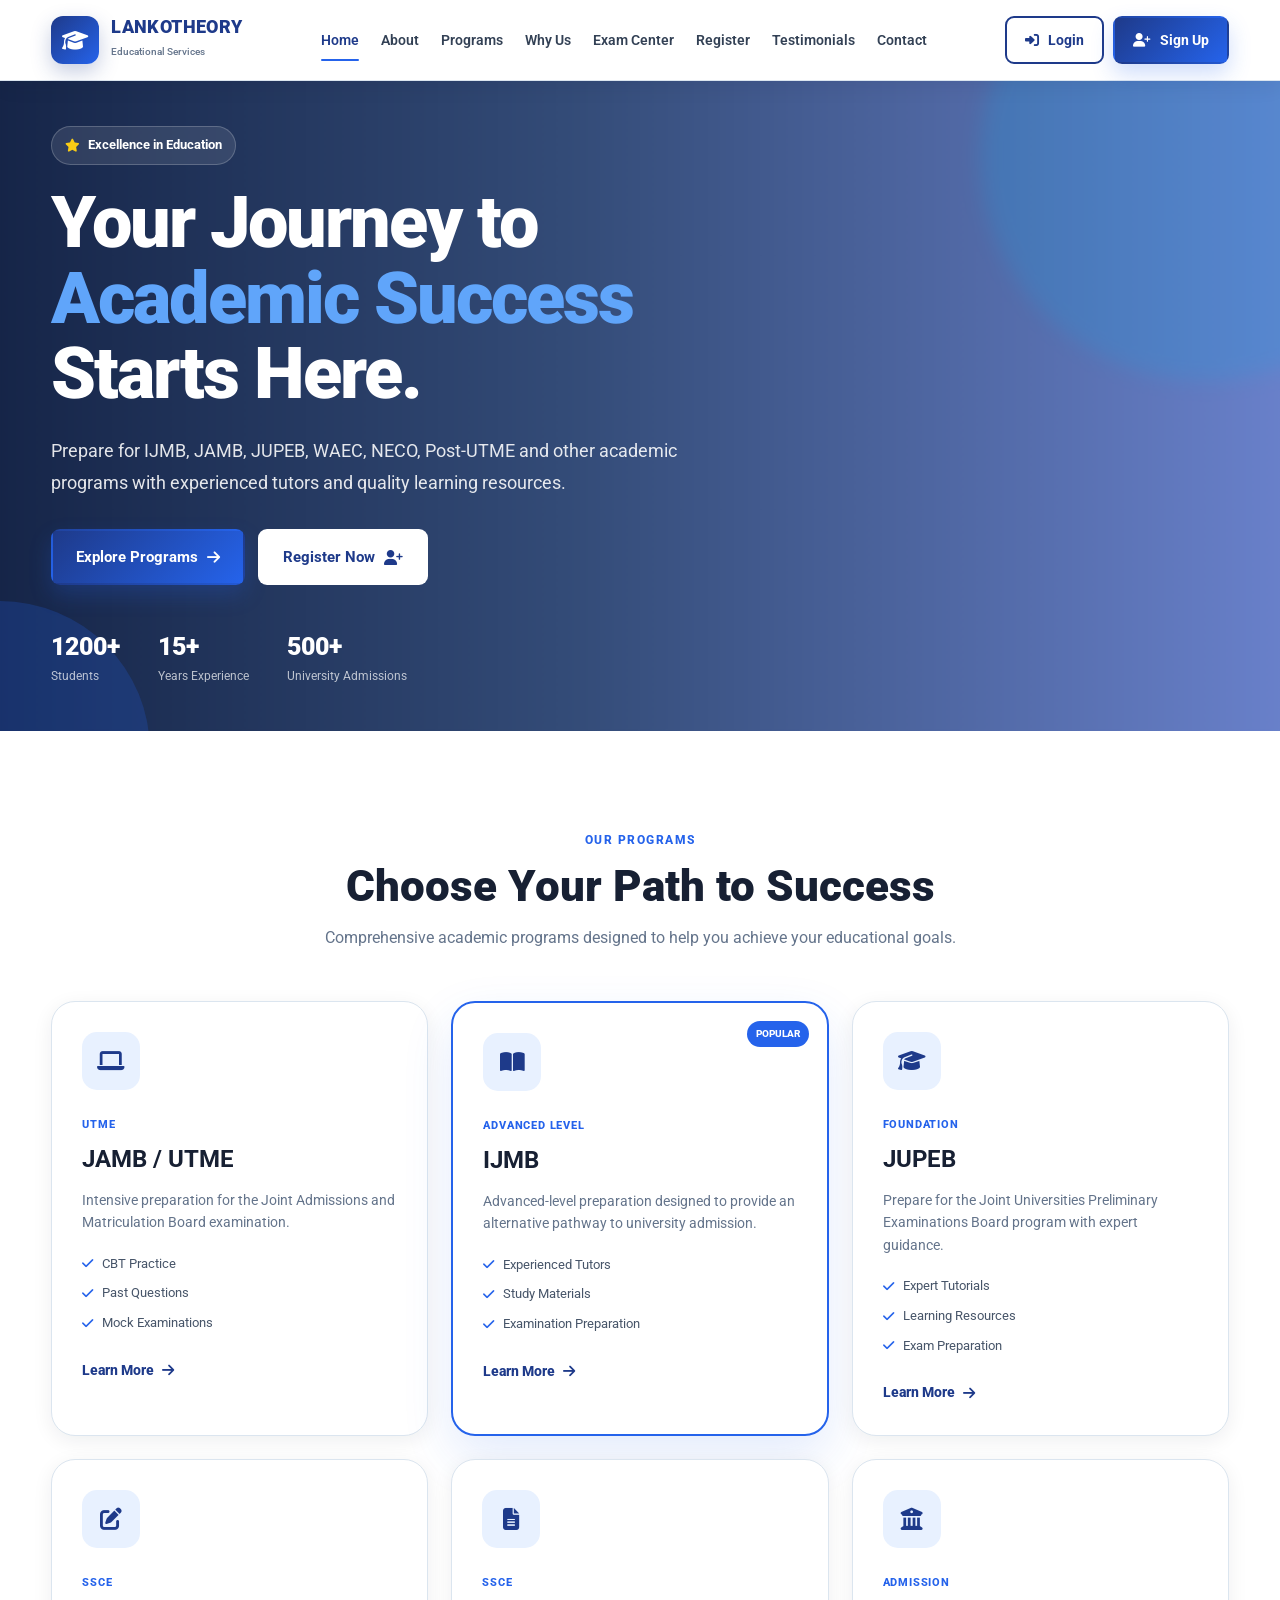
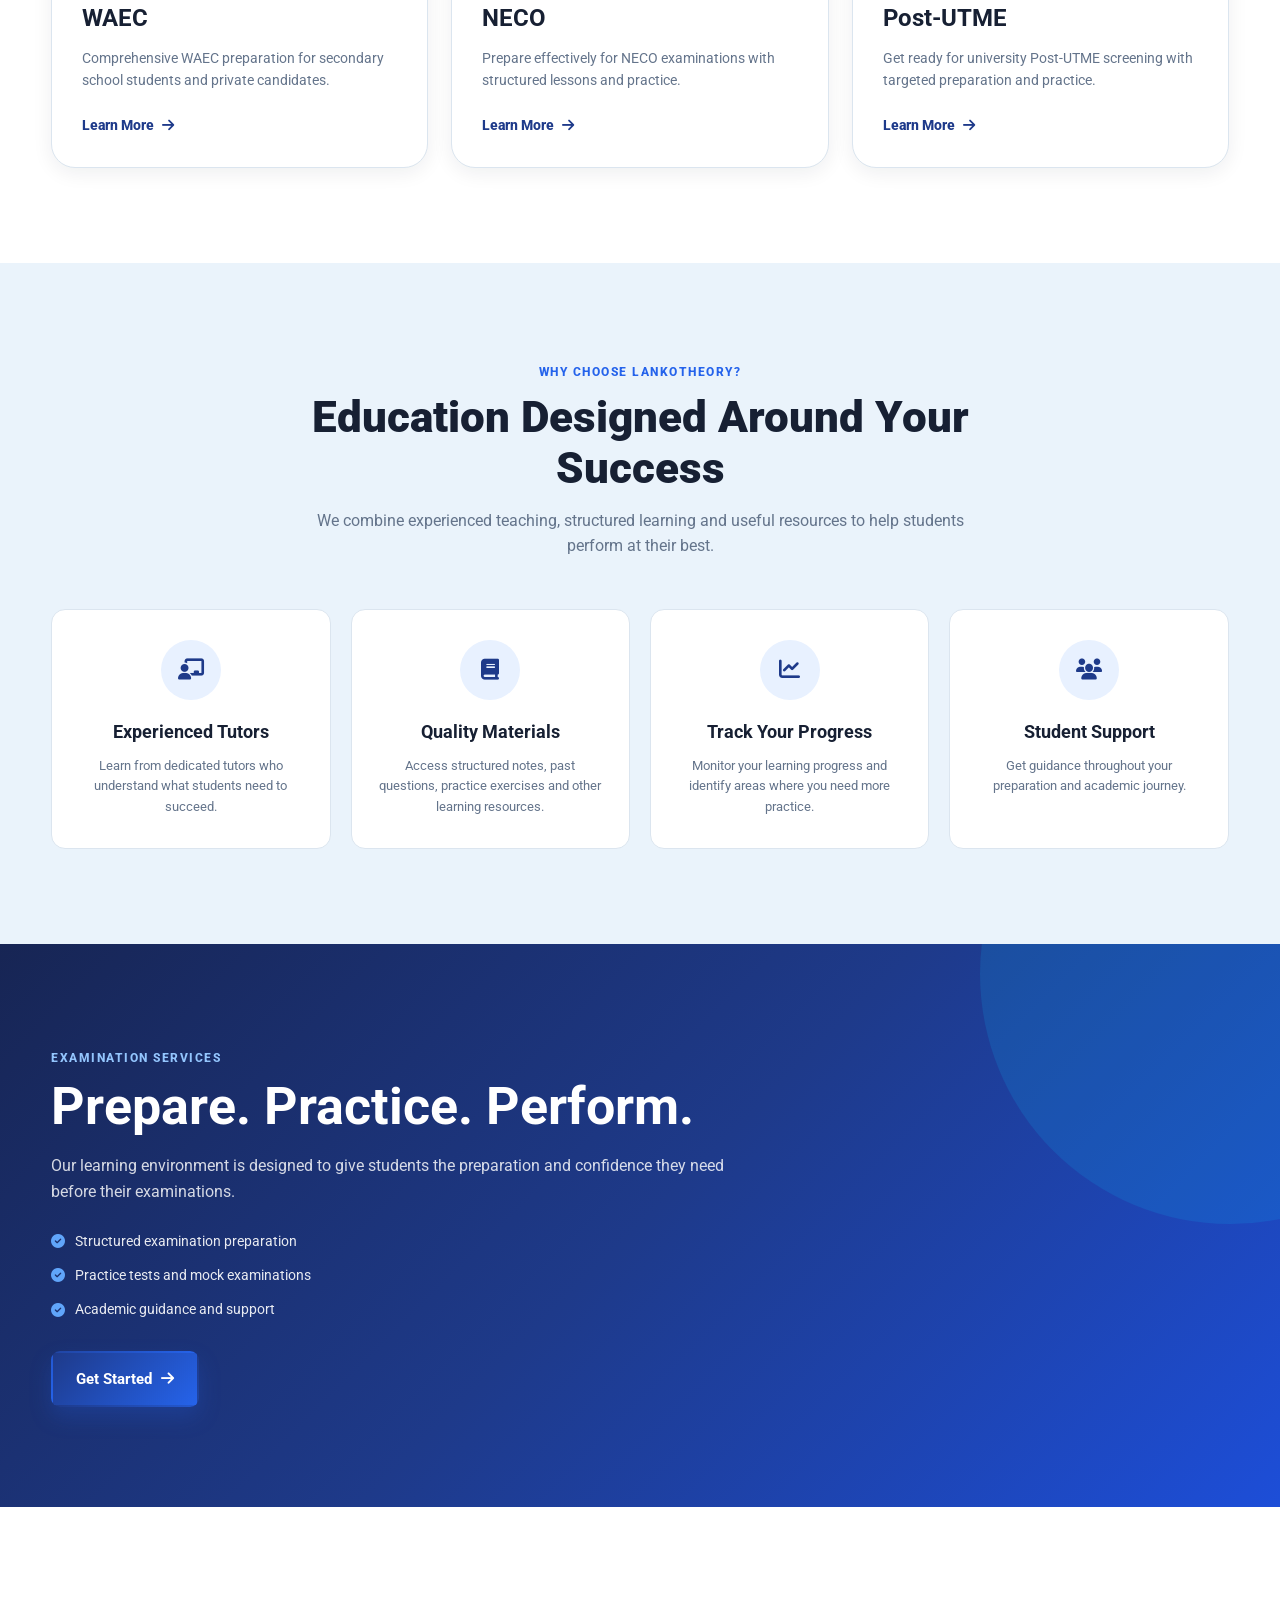
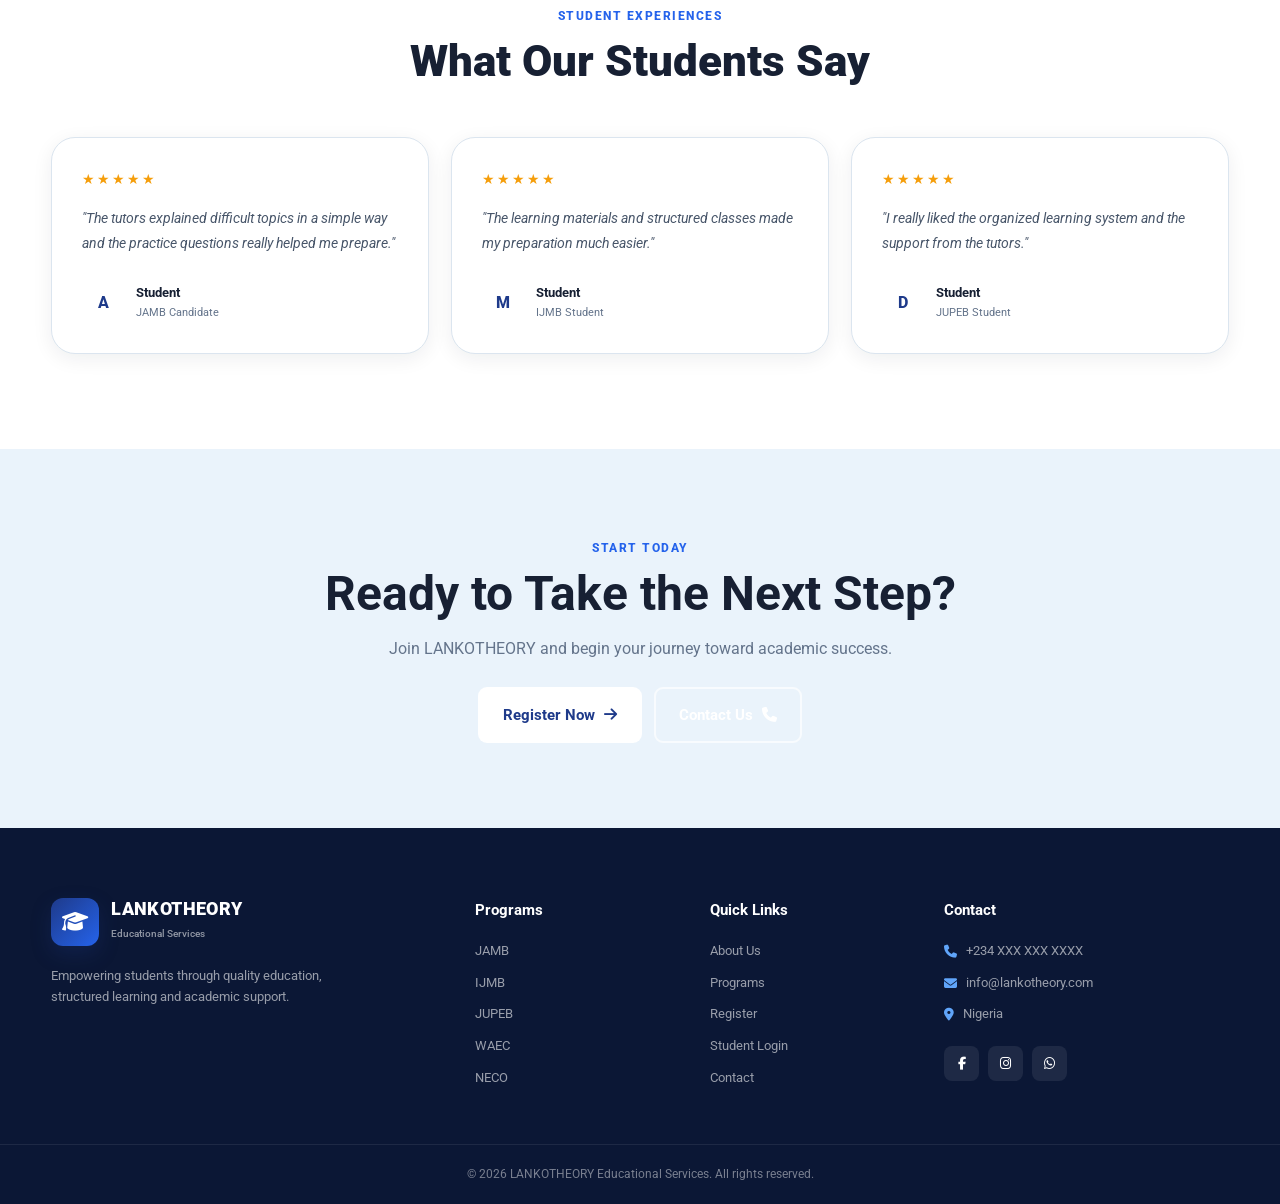
==== index.html @ 0c2df9c0 "Lankotheory" ====
<!DOCTYPE html>
<html lang="en">
<head>
    <meta charset="UTF-8">
    <meta name="viewport" content="width=device-width, initial-scale=1.0">

    <title>LANKOTHEORY | IJMB • JAMB • JUPEB • Education</title>

    <meta
        name="description"
        content="LANKOTHEORY Educational Services - IJMB, JAMB, JUPEB, WAEC, NECO, Post-UTME and other educational programs."
    >

    <!-- Google Font -->
    <link rel="preconnect" href="https://fonts.googleapis.com">
    <link rel="preconnect" href="https://fonts.gstatic.com" crossorigin>
    <link
        href="https://fonts.googleapis.com/css2?family=Roboto:wght@300;400;500;600;700;800;900&display=swap"
        rel="stylesheet"
    >

    <!-- Font Awesome -->
    <link
        rel="stylesheet"
        href="https://cdnjs.cloudflare.com/ajax/libs/font-awesome/6.7.2/css/all.min.css"
    >

    <!-- Main CSS -->
    <link rel="stylesheet" href="css/style.css">
</head>

<body>

    <!-- ================= HEADER ================= -->
    <header class="header">

        <div class="container header-container">

            <!-- Logo -->
            <a href="index.html" class="logo">
                <div class="logo-icon">
                    <i class="fa-solid fa-graduation-cap"></i>
                </div>

                <div class="logo-text">
                    <h2>LANKOTHEORY</h2>
                    <span>Educational Services</span>
                </div>
            </a>

            <!-- Navigation -->
            <nav class="navbar">

                <a href="index.html" class="active">Home</a>
                <a href="about.html">About</a>
                <a href="programs.html">Programs</a>
                <a href="#why-us">Why Us</a>
                <a href="#exam-center">Exam Center</a>
                <a href="register.html">Register</a>
                <a href="#testimonials">Testimonials</a>
                <a href="contact.html">Contact</a>

            </nav>

            <!-- Header Buttons -->
            <div class="header-buttons">

                <a href="login.html" class="btn btn-outline">
                    <i class="fa-solid fa-right-to-bracket"></i>
                    Login
                </a>

                <a href="register.html" class="btn btn-primary">
                    <i class="fa-solid fa-user-plus"></i>
                    Sign Up
                </a>

            </div>

            <!-- Mobile Menu -->
            <button class="menu-toggle" id="menuToggle">
                <i class="fa-solid fa-bars"></i>
            </button>

        </div>

    </header>


    <!-- ================= HERO ================= -->
    <main>

        <section class="hero">

            <div class="hero-overlay"></div>

            <div class="container hero-content">

                <div class="hero-text">

                    <span class="hero-badge">
                        <i class="fa-solid fa-star"></i>
                        Excellence in Education
                    </span>

                    <h1>
                        Your Journey to
                        <span>Academic Success</span>
                        Starts Here.
                    </h1>

                    <p>
                        Prepare for IJMB, JAMB, JUPEB, WAEC, NECO,
                        Post-UTME and other academic programs with
                        experienced tutors and quality learning resources.
                    </p>

                    <div class="hero-buttons">

                        <a href="programs.html" class="btn btn-primary btn-large">
                            Explore Programs
                            <i class="fa-solid fa-arrow-right"></i>
                        </a>

                        <a href="register.html" class="btn btn-light btn-large">
                            Register Now
                            <i class="fa-solid fa-user-plus"></i>
                        </a>

                    </div>

                    <!-- Hero Statistics -->
                    <div class="hero-stats">

                        <div class="hero-stat">
                            <strong>1200+</strong>
                            <span>Students</span>
                        </div>

                        <div class="hero-stat">
                            <strong>15+</strong>
                            <span>Years Experience</span>
                        </div>

                        <div class="hero-stat">
                            <strong>500+</strong>
                            <span>University Admissions</span>
                        </div>

                    </div>

                </div>

            </div>

        </section>


        <!-- ================= PROGRAMS ================= -->
        <section class="section programs-section" id="programs">

            <div class="container">

                <div class="section-heading">

                    <span class="section-label">
                        Our Programs
                    </span>

                    <h2>
                        Choose Your Path to Success
                    </h2>

                    <p>
                        Comprehensive academic programs designed
                        to help you achieve your educational goals.
                    </p>

                </div>


                <div class="program-grid">

                    <!-- JAMB -->
                    <article class="program-card">

                        <div class="program-icon">
                            <i class="fa-solid fa-laptop"></i>
                        </div>

                        <span class="program-tag">UTME</span>

                        <h3>JAMB / UTME</h3>

                        <p>
                            Intensive preparation for the Joint
                            Admissions and Matriculation Board examination.
                        </p>

                        <ul>
                            <li>
                                <i class="fa-solid fa-check"></i>
                                CBT Practice
                            </li>

                            <li>
                                <i class="fa-solid fa-check"></i>
                                Past Questions
                            </li>

                            <li>
                                <i class="fa-solid fa-check"></i>
                                Mock Examinations
                            </li>
                        </ul>

                        <a href="jamb-utme.html" class="program-link">
                            Learn More
                            <i class="fa-solid fa-arrow-right"></i>
                        </a>

                    </article>


                    <!-- IJMB -->
                    <article class="program-card featured">

                        <div class="popular-badge">
                            Popular
                        </div>

                        <div class="program-icon">
                            <i class="fa-solid fa-book-open"></i>
                        </div>

                        <span class="program-tag">Advanced Level</span>

                        <h3>IJMB</h3>

                        <p>
                            Advanced-level preparation designed to
                            provide an alternative pathway to university admission.
                        </p>

                        <ul>
                            <li>
                                <i class="fa-solid fa-check"></i>
                                Experienced Tutors
                            </li>

                            <li>
                                <i class="fa-solid fa-check"></i>
                                Study Materials
                            </li>

                            <li>
                                <i class="fa-solid fa-check"></i>
                                Examination Preparation
                            </li>
                        </ul>

                        <a href="ijmb.html" class="program-link">
                            Learn More
                            <i class="fa-solid fa-arrow-right"></i>
                        </a>

                    </article>


                    <!-- JUPEB -->
                    <article class="program-card">

                        <div class="program-icon">
                            <i class="fa-solid fa-graduation-cap"></i>
                        </div>

                        <span class="program-tag">Foundation</span>

                        <h3>JUPEB</h3>

                        <p>
                            Prepare for the Joint Universities Preliminary
                            Examinations Board program with expert guidance.
                        </p>

                        <ul>
                            <li>
                                <i class="fa-solid fa-check"></i>
                                Expert Tutorials
                            </li>

                            <li>
                                <i class="fa-solid fa-check"></i>
                                Learning Resources
                            </li>

                            <li>
                                <i class="fa-solid fa-check"></i>
                                Exam Preparation
                            </li>
                        </ul>

                        <a href="jupeb.html" class="program-link">
                            Learn More
                            <i class="fa-solid fa-arrow-right"></i>
                        </a>

                    </article>


                    <!-- WAEC -->
                    <article class="program-card">

                        <div class="program-icon">
                            <i class="fa-solid fa-pen-to-square"></i>
                        </div>

                        <span class="program-tag">SSCE</span>

                        <h3>WAEC</h3>

                        <p>
                            Comprehensive WAEC preparation for
                            secondary school students and private candidates.
                        </p>

                        <a href="waec.html" class="program-link">
                            Learn More
                            <i class="fa-solid fa-arrow-right"></i>
                        </a>

                    </article>


                    <!-- NECO -->
                    <article class="program-card">

                        <div class="program-icon">
                            <i class="fa-solid fa-file-lines"></i>
                        </div>

                        <span class="program-tag">SSCE</span>

                        <h3>NECO</h3>

                        <p>
                            Prepare effectively for NECO examinations
                            with structured lessons and practice.
                        </p>

                        <a href="neco.html" class="program-link">
                            Learn More
                            <i class="fa-solid fa-arrow-right"></i>
                        </a>

                    </article>


                    <!-- Post UTME -->
                    <article class="program-card">

                        <div class="program-icon">
                            <i class="fa-solid fa-building-columns"></i>
                        </div>

                        <span class="program-tag">Admission</span>

                        <h3>Post-UTME</h3>

                        <p>
                            Get ready for university Post-UTME screening
                            with targeted preparation and practice.
                        </p>

                        <a href="post-utme.html" class="program-link">
                            Learn More
                            <i class="fa-solid fa-arrow-right"></i>
                        </a>

                    </article>

                </div>

            </div>

        </section>


        <!-- ================= WHY US ================= -->
        <section class="section why-section" id="why-us">

            <div class="container">

                <div class="section-heading">

                    <span class="section-label">
                        Why Choose LANKOTHEORY?
                    </span>

                    <h2>
                        Education Designed Around Your Success
                    </h2>

                    <p>
                        We combine experienced teaching, structured learning
                        and useful resources to help students perform at their best.
                    </p>

                </div>


                <div class="features-grid">

                    <div class="feature-card">

                        <div class="feature-icon">
                            <i class="fa-solid fa-chalkboard-user"></i>
                        </div>

                        <h3>Experienced Tutors</h3>

                        <p>
                            Learn from dedicated tutors who understand
                            what students need to succeed.
                        </p>

                    </div>


                    <div class="feature-card">

                        <div class="feature-icon">
                            <i class="fa-solid fa-book"></i>
                        </div>

                        <h3>Quality Materials</h3>

                        <p>
                            Access structured notes, past questions,
                            practice exercises and other learning resources.
                        </p>

                    </div>


                    <div class="feature-card">

                        <div class="feature-icon">
                            <i class="fa-solid fa-chart-line"></i>
                        </div>

                        <h3>Track Your Progress</h3>

                        <p>
                            Monitor your learning progress and identify
                            areas where you need more practice.
                        </p>

                    </div>


                    <div class="feature-card">

                        <div class="feature-icon">
                            <i class="fa-solid fa-users"></i>
                        </div>

                        <h3>Student Support</h3>

                        <p>
                            Get guidance throughout your preparation
                            and academic journey.
                        </p>

                    </div>

                </div>

            </div>

        </section>


        <!-- ================= EXAM CENTER ================= -->
        <section class="exam-center" id="exam-center">

            <div class="container exam-container">

                <div class="exam-content">

                    <span class="section-label">
                        Examination Services
                    </span>

                    <h2>
                        Prepare. Practice. Perform.
                    </h2>

                    <p>
                        Our learning environment is designed to give
                        students the preparation and confidence they need
                        before their examinations.
                    </p>

                    <div class="exam-points">

                        <div>
                            <i class="fa-solid fa-circle-check"></i>
                            Structured examination preparation
                        </div>

                        <div>
                            <i class="fa-solid fa-circle-check"></i>
                            Practice tests and mock examinations
                        </div>

                        <div>
                            <i class="fa-solid fa-circle-check"></i>
                            Academic guidance and support
                        </div>

                    </div>

                    <a href="register.html" class="btn btn-primary btn-large">
                        Get Started
                        <i class="fa-solid fa-arrow-right"></i>
                    </a>

                </div>

            </div>

        </section>


        <!-- ================= TESTIMONIALS ================= -->
        <section class="section testimonials-section" id="testimonials">

            <div class="container">

                <div class="section-heading">

                    <span class="section-label">
                        Student Experiences
                    </span>

                    <h2>
                        What Our Students Say
                    </h2>

                </div>


                <div class="testimonial-grid">

                    <article class="testimonial-card">

                        <div class="stars">
                            ★★★★★
                        </div>

                        <p>
                            "The tutors explained difficult topics in a
                            simple way and the practice questions really
                            helped me prepare."
                        </p>

                        <div class="student">
                            <div class="student-avatar">
                                A
                            </div>

                            <div>
                                <strong>Student</strong>
                                <span>JAMB Candidate</span>
                            </div>
                        </div>

                    </article>


                    <article class="testimonial-card">

                        <div class="stars">
                            ★★★★★
                        </div>

                        <p>
                            "The learning materials and structured classes
                            made my preparation much easier."
                        </p>

                        <div class="student">
                            <div class="student-avatar">
                                M
                            </div>

                            <div>
                                <strong>Student</strong>
                                <span>IJMB Student</span>
                            </div>
                        </div>

                    </article>


                    <article class="testimonial-card">

                        <div class="stars">
                            ★★★★★
                        </div>

                        <p>
                            "I really liked the organized learning system
                            and the support from the tutors."
                        </p>

                        <div class="student">
                            <div class="student-avatar">
                                D
                            </div>

                            <div>
                                <strong>Student</strong>
                                <span>JUPEB Student</span>
                            </div>
                        </div>

                    </article>

                </div>

            </div>

        </section>


        <!-- ================= CTA ================= -->
        <section class="cta-section">

            <div class="container">

                <div class="cta-content">

                    <span class="section-label">
                        Start Today
                    </span>

                    <h2>
                        Ready to Take the Next Step?
                    </h2>

                    <p>
                        Join LANKOTHEORY and begin your journey
                        toward academic success.
                    </p>

                    <div class="cta-buttons">

                        <a href="register.html" class="btn btn-light btn-large">
                            Register Now
                            <i class="fa-solid fa-arrow-right"></i>
                        </a>

                        <a href="contact.html" class="btn btn-outline-light btn-large">
                            Contact Us
                            <i class="fa-solid fa-phone"></i>
                        </a>

                    </div>

                </div>

            </div>

        </section>

    </main>


    <!-- ================= FOOTER ================= -->
    <footer class="footer">

        <div class="container footer-grid">

            <div class="footer-brand">

                <a href="index.html" class="logo footer-logo">

                    <div class="logo-icon">
                        <i class="fa-solid fa-graduation-cap"></i>
                    </div>

                    <div class="logo-text">
                        <h2>LANKOTHEORY</h2>
                        <span>Educational Services</span>
                    </div>

                </a>

                <p>
                    Empowering students through quality education,
                    structured learning and academic support.
                </p>

            </div>


            <div class="footer-column">

                <h3>Programs</h3>

                <a href="programs.html">JAMB</a>
                <a href="programs.html">IJMB</a>
                <a href="programs.html">JUPEB</a>
                <a href="programs.html">WAEC</a>
                <a href="programs.html">NECO</a>

            </div>


            <div class="footer-column">

                <h3>Quick Links</h3>

                <a href="about.html">About Us</a>
                <a href="programs.html">Programs</a>
                <a href="register.html">Register</a>
                <a href="login.html">Student Login</a>
                <a href="contact.html">Contact</a>

            </div>


            <div class="footer-column">

                <h3>Contact</h3>

                <p>
                    <i class="fa-solid fa-phone"></i>
                    +234 XXX XXX XXXX
                </p>

                <p>
                    <i class="fa-solid fa-envelope"></i>
                    info@lankotheory.com
                </p>

                <p>
                    <i class="fa-solid fa-location-dot"></i>
                    Nigeria
                </p>

                <div class="social-links">

                    <a href="#" aria-label="Facebook">
                        <i class="fa-brands fa-facebook-f"></i>
                    </a>

                    <a href="#" aria-label="Instagram">
                        <i class="fa-brands fa-instagram"></i>
                    </a>

                    <a href="#" aria-label="WhatsApp">
                        <i class="fa-brands fa-whatsapp"></i>
                    </a>

                </div>

            </div>

        </div>


        <div class="footer-bottom">

            <div class="container">

                <p>
                    © 2026 LANKOTHEORY Educational Services.
                    All rights reserved.
                </p>

            </div>

        </div>

    </footer>


    <!-- Main JavaScript -->
    <script src="js/script.js"></script>

</body>
</html>
---- css/style.css ----
/* =========================================================
   LANKOTHEORY EDUCATIONAL SERVICES
   Main Stylesheet
========================================================= */

/* =========================
   RESET
========================= */

* {
    margin: 0;
    padding: 0;
    box-sizing: border-box;
}

html {
    scroll-behavior: smooth;
}

body {
    font-family: "Roboto", sans-serif;
    color: #172033;
    background: #f4f8fc;
    line-height: 1.6;
    overflow-x: hidden;
}

a {
    text-decoration: none;
    color: inherit;
}

button {
    font-family: inherit;
}

img {
    max-width: 100%;
    display: block;
}


/* =========================
   VARIABLES
========================= */

:root {
    --primary: #1e3a8a;
    --primary-dark: #172554;
    --primary-light: #2563eb;
    --secondary: #0ea5e9;

    --text-dark: #172033;
    --text-light: #64748b;

    --white: #ffffff;
    --light-bg: #f4f8fc;
    --section-bg: #eaf3fb;

    --border: #dbe5ef;

    --shadow-sm: 0 5px 20px rgba(15, 23, 42, 0.07);
    --shadow-md: 0 15px 40px rgba(15, 23, 42, 0.10);
    --shadow-lg: 0 25px 60px rgba(15, 23, 42, 0.15);

    --radius-sm: 8px;
    --radius-md: 14px;
    --radius-lg: 24px;

    --container: 1200px;
}


/* =========================
   CONTAINER
========================= */

.container {
    width: min(92%, var(--container));
    margin: 0 auto;
}


/* =========================
   HEADER
========================= */

.header {
    position: sticky;
    top: 0;
    z-index: 1000;
    background: var(--white);
    border-bottom: 1px solid var(--border);
    box-shadow: var(--shadow-sm);
}

.header-container {
    min-height: 78px;
    display: flex;
    align-items: center;
    justify-content: space-between;
    gap: 25px;
}


/* =========================
   LOGO
========================= */

.logo {
    display: flex;
    align-items: center;
    gap: 12px;
    flex-shrink: 0;
}

.logo-icon {
    width: 48px;
    height: 48px;
    display: grid;
    place-items: center;
    color: var(--white);
    background: linear-gradient(
        135deg,
        var(--primary),
        var(--primary-light)
    );
    border-radius: 12px;
    font-size: 21px;
    box-shadow: 0 8px 20px rgba(30, 58, 138, 0.25);
}

.logo-text h2 {
    color: var(--primary);
    font-size: 18px;
    line-height: 1.1;
    font-weight: 900;
    letter-spacing: 0.4px;
}

.logo-text span {
    color: var(--text-light);
    font-size: 10px;
    font-weight: 500;
}


/* =========================
   NAVBAR
========================= */

.navbar {
    display: flex;
    align-items: center;
    justify-content: center;
    gap: 22px;
}

.navbar a {
    position: relative;
    color: #334155;
    font-size: 14px;
    font-weight: 600;
    padding: 29px 0;
    transition: 0.3s ease;
}

.navbar a::after {
    content: "";
    position: absolute;
    left: 0;
    bottom: 19px;
    width: 0;
    height: 2px;
    background: var(--primary-light);
    border-radius: 10px;
    transition: 0.3s ease;
}

.navbar a:hover,
.navbar a.active {
    color: var(--primary);
}

.navbar a:hover::after,
.navbar a.active::after {
    width: 100%;
}


/* =========================
   BUTTONS
========================= */

.btn {
    display: inline-flex;
    align-items: center;
    justify-content: center;
    gap: 9px;
    border: 2px solid transparent;
    border-radius: 9px;
    padding: 11px 18px;
    font-size: 14px;
    font-weight: 700;
    cursor: pointer;
    transition:
        transform 0.3s ease,
        box-shadow 0.3s ease,
        background 0.3s ease,
        color 0.3s ease;
}

.btn:hover {
    transform: translateY(-2px);
}

.btn-primary {
    color: var(--white);
    background: linear-gradient(
        135deg,
        var(--primary),
        var(--primary-light)
    );
    box-shadow: 0 10px 22px rgba(37, 99, 235, 0.22);
}

.btn-primary:hover {
    box-shadow: 0 15px 30px rgba(37, 99, 235, 0.3);
}

.btn-outline {
    color: var(--primary);
    border-color: var(--primary);
    background: transparent;
}

.btn-outline:hover {
    color: var(--white);
    background: var(--primary);
}

.btn-light {
    color: var(--primary);
    background: var(--white);
}

.btn-light:hover {
    background: #f1f5f9;
}

.btn-outline-light {
    color: var(--white);
    border-color: rgba(255, 255, 255, 0.7);
    background: transparent;
}

.btn-outline-light:hover {
    color: var(--primary);
    background: var(--white);
}

.btn-large {
    padding: 14px 23px;
    font-size: 15px;
}

.header-buttons {
    display: flex;
    align-items: center;
    gap: 9px;
}


/* =========================
   MOBILE MENU BUTTON
========================= */

.menu-toggle {
    display: none;
    width: 44px;
    height: 44px;
    border: none;
    border-radius: 9px;
    background: var(--section-bg);
    color: var(--primary);
    font-size: 20px;
    cursor: pointer;
}


/* =========================
   HERO
========================= */

.hero {
    position: relative;
    min-height: 650px;
    display: flex;
    align-items: center;

    background:
        linear-gradient(
            90deg,
            rgba(8, 24, 61, 0.94) 0%,
            rgba(15, 43, 95, 0.84) 45%,
            rgba(30, 64, 175, 0.65) 100%
        ),
        url("../assets/images/hero.jpg") center/cover no-repeat;

    overflow: hidden;
}

.hero::before {
    content: "";
    position: absolute;
    width: 450px;
    height: 450px;
    right: -150px;
    top: -150px;
    border-radius: 50%;
    background: rgba(14, 165, 233, 0.18);
    filter: blur(10px);
}

.hero::after {
    content: "";
    position: absolute;
    width: 300px;
    height: 300px;
    left: -150px;
    bottom: -170px;
    border-radius: 50%;
    background: rgba(37, 99, 235, 0.22);
}

.hero-overlay {
    position: absolute;
    inset: 0;
    backdrop-filter: blur(1px);
}

.hero-content {
    position: relative;
    z-index: 2;
}

.hero-text {
    width: min(750px, 100%);
    color: var(--white);
    animation: heroIn 0.9s ease both;
}

.hero-badge {
    display: inline-flex;
    align-items: center;
    gap: 8px;
    padding: 8px 13px;
    margin-bottom: 20px;
    border: 1px solid rgba(255, 255, 255, 0.2);
    border-radius: 50px;
    background: rgba(255, 255, 255, 0.1);
    backdrop-filter: blur(10px);
    font-size: 13px;
    font-weight: 700;
}

.hero-badge i {
    color: #facc15;
}

.hero h1 {
    font-size: clamp(42px, 6vw, 72px);
    line-height: 1.05;
    font-weight: 900;
    letter-spacing: -2px;
    margin-bottom: 23px;
}

.hero h1 span {
    display: block;
    color: #60a5fa;
}

.hero p {
    max-width: 680px;
    color: rgba(255, 255, 255, 0.88);
    font-size: 18px;
    line-height: 1.8;
    margin-bottom: 30px;
}

.hero-buttons {
    display: flex;
    align-items: center;
    flex-wrap: wrap;
    gap: 13px;
}

.hero-stats {
    display: flex;
    flex-wrap: wrap;
    gap: 38px;
    margin-top: 42px;
}

.hero-stat {
    display: flex;
    flex-direction: column;
}

.hero-stat strong {
    font-size: 25px;
    font-weight: 900;
}

.hero-stat span {
    color: rgba(255, 255, 255, 0.7);
    font-size: 12px;
}


/* =========================
   GENERAL SECTIONS
========================= */

.section {
    padding: 95px 0;
}

.section-heading {
    max-width: 700px;
    margin: 0 auto 50px;
    text-align: center;
}

.section-label {
    display: inline-block;
    color: var(--primary-light);
    font-size: 12px;
    font-weight: 800;
    text-transform: uppercase;
    letter-spacing: 1.5px;
    margin-bottom: 10px;
}

.section-heading h2 {
    color: var(--text-dark);
    font-size: clamp(30px, 4vw, 44px);
    line-height: 1.15;
    font-weight: 900;
    margin-bottom: 14px;
}

.section-heading p {
    color: var(--text-light);
    font-size: 16px;
}


/* =========================
   PROGRAMS
========================= */

.programs-section {
    background: var(--white);
}

.program-grid {
    display: grid;
    grid-template-columns: repeat(3, 1fr);
    gap: 23px;
}

.program-card {
    position: relative;
    padding: 30px;
    background: var(--white);
    border: 1px solid var(--border);
    border-radius: var(--radius-lg);
    box-shadow: var(--shadow-sm);
    transition:
        transform 0.3s ease,
        box-shadow 0.3s ease,
        border-color 0.3s ease;
}

.program-card:hover {
    transform: translateY(-8px);
    border-color: #b8cdf4;
    box-shadow: var(--shadow-md);
}

.program-card.featured {
    border: 2px solid var(--primary-light);
    box-shadow: 0 20px 50px rgba(37, 99, 235, 0.13);
}

.popular-badge {
    position: absolute;
    top: 18px;
    right: 18px;
    padding: 5px 9px;
    color: var(--white);
    background: var(--primary-light);
    border-radius: 20px;
    font-size: 10px;
    font-weight: 800;
    text-transform: uppercase;
}

.program-icon {
    width: 58px;
    height: 58px;
    display: grid;
    place-items: center;
    margin-bottom: 20px;
    color: var(--primary);
    background: #e8f1ff;
    border-radius: 15px;
    font-size: 22px;
}

.program-tag {
    display: inline-block;
    color: var(--primary-light);
    font-size: 11px;
    font-weight: 800;
    text-transform: uppercase;
    letter-spacing: 0.8px;
    margin-bottom: 7px;
}

.program-card h3 {
    color: var(--text-dark);
    font-size: 24px;
    margin-bottom: 10px;
}

.program-card p {
    color: var(--text-light);
    font-size: 14px;
    margin-bottom: 20px;
}

.program-card ul {
    list-style: none;
    margin-bottom: 23px;
}

.program-card li {
    display: flex;
    align-items: center;
    gap: 9px;
    color: #475569;
    font-size: 13px;
    margin-bottom: 9px;
}

.program-card li i {
    color: var(--primary-light);
}

.program-link {
    display: inline-flex;
    align-items: center;
    gap: 8px;
    color: var(--primary);
    font-size: 14px;
    font-weight: 800;
}

.program-link i {
    transition: transform 0.3s ease;
}

.program-link:hover i {
    transform: translateX(5px);
}


/* =========================
   WHY US
========================= */

.why-section {
    background: var(--section-bg);
}

.features-grid {
    display: grid;
    grid-template-columns: repeat(4, 1fr);
    gap: 20px;
}

.feature-card {
    padding: 30px 24px;
    background: var(--white);
    border: 1px solid var(--border);
    border-radius: var(--radius-md);
    text-align: center;
    transition:
        transform 0.3s ease,
        box-shadow 0.3s ease;
}

.feature-card:hover {
    transform: translateY(-6px);
    box-shadow: var(--shadow-md);
}

.feature-icon {
    width: 60px;
    height: 60px;
    display: grid;
    place-items: center;
    margin: 0 auto 18px;
    color: var(--primary);
    background: #e8f1ff;
    border-radius: 50%;
    font-size: 21px;
}

.feature-card h3 {
    font-size: 18px;
    margin-bottom: 9px;
}

.feature-card p {
    color: var(--text-light);
    font-size: 13px;
}


/* =========================
   EXAM CENTER
========================= */

.exam-center {
    position: relative;
    padding: 100px 0;
    color: var(--white);
    background:
        linear-gradient(
            135deg,
            #172554,
            #1e3a8a,
            #1d4ed8
        );
    overflow: hidden;
}

.exam-center::before {
    content: "";
    position: absolute;
    width: 500px;
    height: 500px;
    right: -200px;
    top: -220px;
    border-radius: 50%;
    background: rgba(14, 165, 233, 0.18);
}

.exam-container {
    position: relative;
    z-index: 2;
}

.exam-content {
    max-width: 700px;
}

.exam-content .section-label {
    color: #93c5fd;
}

.exam-content h2 {
    font-size: clamp(34px, 5vw, 52px);
    line-height: 1.1;
    margin-bottom: 18px;
}

.exam-content > p {
    color: rgba(255, 255, 255, 0.82);
    font-size: 16px;
    margin-bottom: 25px;
}

.exam-points {
    display: grid;
    gap: 12px;
    margin-bottom: 30px;
}

.exam-points div {
    display: flex;
    align-items: center;
    gap: 10px;
    color: rgba(255, 255, 255, 0.9);
    font-size: 14px;
}

.exam-points i {
    color: #60a5fa;
}


/* =========================
   TESTIMONIALS
========================= */

.testimonials-section {
    background: var(--white);
}

.testimonial-grid {
    display: grid;
    grid-template-columns: repeat(3, 1fr);
    gap: 22px;
}

.testimonial-card {
    padding: 30px;
    border: 1px solid var(--border);
    border-radius: var(--radius-lg);
    background: var(--white);
    box-shadow: var(--shadow-sm);
}

.stars {
    color: #f59e0b;
    letter-spacing: 2px;
    font-size: 14px;
    margin-bottom: 16px;
}

.testimonial-card > p {
    color: #475569;
    font-size: 14px;
    line-height: 1.8;
    font-style: italic;
    margin-bottom: 25px;
}

.student {
    display: flex;
    align-items: center;
    gap: 12px;
}

.student-avatar {
    width: 43px;
    height: 43px;
    display: grid;
    place-items: center;
    color: var(--white);
    background: var(--primary);
    border-radius: 50%;
    font-weight: 800;
}

.student div:last-child {
    display: flex;
    flex-direction: column;
}

.student strong {
    font-size: 13px;
}

.student span {
    color: var(--text-light);
    font-size: 11px;
}


/* =========================
   CTA
========================= */

.cta-section {
    padding: 85px 0;
    background: #eaf3fb;
}

.cta-content {
    max-width: 750px;
    margin: auto;
    text-align: center;
}

.cta-content h2 {
    color: var(--text-dark);
    font-size: clamp(32px, 5vw, 48px);
    line-height: 1.1;
    margin-bottom: 15px;
}

.cta-content p {
    color: var(--text-light);
    margin-bottom: 25px;
}

.cta-buttons {
    display: flex;
    justify-content: center;
    flex-wrap: wrap;
    gap: 12px;
}


/* =========================
   FOOTER
========================= */

.footer {
    color: rgba(255, 255, 255, 0.75);
    background: #0b1735;
}

.footer-grid {
    display: grid;
    grid-template-columns: 2fr 1fr 1fr 1.5fr;
    gap: 45px;
    padding: 70px 0 55px;
}

.footer-logo {
    margin-bottom: 20px;
}

.footer .logo-text h2 {
    color: var(--white);
}

.footer .logo-text span {
    color: rgba(255, 255, 255, 0.55);
}

.footer-brand > p {
    max-width: 330px;
    color: rgba(255, 255, 255, 0.58);
    font-size: 13px;
}

.footer-column {
    display: flex;
    flex-direction: column;
    gap: 11px;
}

.footer-column h3 {
    color: var(--white);
    font-size: 15px;
    margin-bottom: 8px;
}

.footer-column a {
    width: fit-content;
    color: rgba(255, 255, 255, 0.58);
    font-size: 13px;
    transition: 0.3s ease;
}

.footer-column a:hover {
    color: #60a5fa;
    transform: translateX(3px);
}

.footer-column p {
    display: flex;
    align-items: flex-start;
    gap: 9px;
    color: rgba(255, 255, 255, 0.58);
    font-size: 13px;
}

.footer-column p i {
    color: #60a5fa;
    margin-top: 4px;
}

.social-links {
    display: flex;
    gap: 9px;
    margin-top: 10px;
}

.social-links a {
    width: 35px;
    height: 35px;
    display: grid;
    place-items: center;
    color: var(--white);
    background: rgba(255, 255, 255, 0.08);
    border-radius: 8px;
}

.social-links a:hover {
    color: var(--white);
    background: var(--primary-light);
    transform: translateY(-3px);
}

.footer-bottom {
    border-top: 1px solid rgba(255, 255, 255, 0.08);
}

.footer-bottom .container {
    padding: 20px 0;
}

.footer-bottom p {
    color: rgba(255, 255, 255, 0.45);
    font-size: 12px;
    text-align: center;
}


/* =========================
   ANIMATIONS
========================= */

@keyframes heroIn {
    from {
        opacity: 0;
        transform: translateY(25px);
    }

    to {
        opacity: 1;
        transform: translateY(0);
    }
}


/* =========================
   TABLET
========================= */

@media (max-width: 1100px) {

    .navbar {
        gap: 14px;
    }

    .navbar a {
        font-size: 12px;
    }

    .header-buttons .btn {
        padding: 9px 12px;
        font-size: 12px;
    }

    .program-grid {
        grid-template-columns: repeat(2, 1fr);
    }

    .features-grid {
        grid-template-columns: repeat(2, 1fr);
    }

    .footer-grid {
        grid-template-columns: 2fr 1fr 1fr;
    }
}


/* =========================
   MOBILE
========================= */

@media (max-width: 850px) {

    .header-container {
        min-height: 70px;
    }

    .navbar {
        position: absolute;
        top: 70px;
        left: 0;
        right: 0;

        display: none;
        flex-direction: column;
        align-items: stretch;

        padding: 15px 5%;
        background: var(--white);
        border-top: 1px solid var(--border);
        box-shadow: var(--shadow-md);
    }

    .navbar.show {
        display: flex;
    }

    .navbar a {
        padding: 12px 0;
    }

    .navbar a::after {
        display: none;
    }

    .header-buttons {
        display: none;
    }

    .menu-toggle {
        display: grid;
        place-items: center;
    }

    .hero {
        min-height: 600px;
    }

    .hero h1 {
        letter-spacing: -1px;
    }

    .hero p {
        font-size: 16px;
    }

    .hero-stats {
        gap: 25px;
    }

    .testimonial-grid {
        grid-template-columns: 1fr;
    }

    .footer-grid {
        grid-template-columns: repeat(2, 1fr);
    }
}


/* =========================
   SMALL MOBILE
========================= */

@media (max-width: 600px) {

    .section {
        padding: 70px 0;
    }

    .hero {
        min-height: 650px;
    }

    .hero h1 {
        font-size: 43px;
    }

    .hero-buttons {
        flex-direction: column;
        align-items: stretch;
    }

    .hero-buttons .btn {
        width: 100%;
    }

    .hero-stats {
        display: grid;
        grid-template-columns: repeat(3, 1fr);
        gap: 15px;
    }

    .hero-stat strong {
        font-size: 19px;
    }

    .hero-stat span {
        font-size: 10px;
    }

    .program-grid {
        grid-template-columns: 1fr;
    }

    .features-grid {
        grid-template-columns: 1fr;
    }

    .footer-grid {
        grid-template-columns: 1fr;
        gap: 35px;
    }

    .cta-buttons {
        flex-direction: column;
        align-items: stretch;
    }

    .cta-buttons .btn {
        width: 100%;
    }
}
/* =========================
   PAGE HERO
========================= */

.page-hero {
    position: relative;
    padding: 100px 0;
    text-align: center;
    color: var(--white);
    background:
        linear-gradient(
            135deg,
            #172554,
            #1e3a8a,
            #2563eb
        );
    overflow: hidden;
}

.page-hero::before {
    content: "";
    position: absolute;
    width: 420px;
    height: 420px;
    right: -160px;
    top: -180px;
    border-radius: 50%;
    background: rgba(14, 165, 233, 0.18);
}

.page-hero::after {
    content: "";
    position: absolute;
    width: 300px;
    height: 300px;
    left: -150px;
    bottom: -170px;
    border-radius: 50%;
    background: rgba(96, 165, 250, 0.15);
}

.page-hero .container {
    position: relative;
    z-index: 2;
}

.page-hero .section-label {
    color: #93c5fd;
}

.page-hero h1 {
    max-width: 850px;
    margin: 0 auto 18px;
    font-size: clamp(38px, 6vw, 60px);
    line-height: 1.08;
    font-weight: 900;
}

.page-hero p {
    max-width: 700px;
    margin: 0 auto;
    color: rgba(255, 255, 255, 0.82);
    font-size: 17px;
    line-height: 1.8;
}
/* =========================================================
   ABOUT PAGE
========================================================= */


/* =========================
   ABOUT INTRO
========================= */

.about-intro {
    display: grid;
    grid-template-columns: 1.05fr 0.95fr;
    align-items: center;
    gap: 70px;
}

.about-text h2 {
    color: var(--text-dark);
    font-size: clamp(32px, 4vw, 46px);
    line-height: 1.1;
    margin-bottom: 20px;
}

.about-text p {
    color: var(--text-light);
    font-size: 15px;
    line-height: 1.9;
    margin-bottom: 15px;
}

.about-text .btn {
    margin-top: 10px;
}


/* =========================
   ABOUT VISUAL
========================= */

.about-visual {
    position: relative;
    min-height: 430px;
    display: grid;
    place-items: center;
}

.about-main-card {
    width: min(380px, 90%);
    padding: 45px 35px;
    text-align: center;
    color: var(--white);
    background:
        linear-gradient(
            145deg,
            var(--primary-dark),
            var(--primary),
            var(--primary-light)
        );
    border-radius: 30px;
    box-shadow: var(--shadow-lg);
}

.about-card-icon {
    width: 80px;
    height: 80px;
    display: grid;
    place-items: center;
    margin: 0 auto 25px;
    color: var(--white);
    background: rgba(255, 255, 255, 0.12);
    border: 1px solid rgba(255, 255, 255, 0.2);
    border-radius: 22px;
    font-size: 32px;
}

.about-main-card h3 {
    font-size: 28px;
    line-height: 1.2;
    margin-bottom: 15px;
}

.about-main-card p {
    color: rgba(255, 255, 255, 0.78);
    font-size: 14px;
    line-height: 1.7;
}

.floating-card {
    position: absolute;
    display: flex;
    align-items: center;
    gap: 12px;
    padding: 14px 17px;
    background: var(--white);
    border: 1px solid var(--border);
    border-radius: 13px;
    box-shadow: var(--shadow-md);
}

.floating-card i {
    width: 40px;
    height: 40px;
    display: grid;
    place-items: center;
    color: var(--primary);
    background: #e8f1ff;
    border-radius: 10px;
}

.floating-card div {
    display: flex;
    flex-direction: column;
}

.floating-card strong {
    color: var(--text-dark);
    font-size: 12px;
}

.floating-card span {
    color: var(--text-light);
    font-size: 10px;
}

.floating-card-one {
    left: 0;
    top: 55px;
}

.floating-card-two {
    right: 0;
    bottom: 50px;
}


/* =========================
   MISSION
========================= */

.mission-grid {
    display: grid;
    grid-template-columns: repeat(3, 1fr);
    gap: 23px;
}

.mission-card {
    padding: 35px 28px;
    background: var(--white);
    border: 1px solid var(--border);
    border-radius: var(--radius-lg);
    text-align: center;
    box-shadow: var(--shadow-sm);
    transition: 0.3s ease;
}

.mission-card:hover {
    transform: translateY(-7px);
    box-shadow: var(--shadow-md);
}

.mission-icon {
    width: 65px;
    height: 65px;
    display: grid;
    place-items: center;
    margin: 0 auto 20px;
    color: var(--primary);
    background: #e8f1ff;
    border-radius: 50%;
    font-size: 23px;
}

.mission-card h3 {
    color: var(--text-dark);
    font-size: 21px;
    margin-bottom: 12px;
}

.mission-card p {
    color: var(--text-light);
    font-size: 14px;
    line-height: 1.8;
}


/* =========================
   ABOUT FEATURES
========================= */

.about-features {
    display: grid;
    grid-template-columns: repeat(2, 1fr);
    gap: 25px;
}

.about-feature {
    display: flex;
    gap: 20px;
    padding: 27px;
    background: var(--white);
    border: 1px solid var(--border);
    border-radius: var(--radius-md);
    transition: 0.3s ease;
}

.about-feature:hover {
    transform: translateY(-5px);
    box-shadow: var(--shadow-md);
}

.about-feature-number {
    flex-shrink: 0;
    color: var(--primary-light);
    font-size: 20px;
    font-weight: 900;
}

.about-feature h3 {
    color: var(--text-dark);
    margin-bottom: 7px;
}

.about-feature p {
    color: var(--text-light);
    font-size: 13px;
    line-height: 1.7;
}


/* =========================
   STATISTICS
========================= */

.stats-section {
    padding: 70px 0;
    color: var(--white);
    background:
        linear-gradient(
            135deg,
            #172554,
            #1e3a8a,
            #2563eb
        );
}

.stats-grid {
    display: grid;
    grid-template-columns: repeat(4, 1fr);
    gap: 25px;
}

.stat-box {
    padding: 20px;
    text-align: center;
}

.stat-icon {
    width: 58px;
    height: 58px;
    display: grid;
    place-items: center;
    margin: 0 auto 14px;
    background: rgba(255, 255, 255, 0.1);
    border-radius: 15px;
    font-size: 21px;
}

.stat-box strong {
    display: block;
    font-size: 32px;
    font-weight: 900;
}

.stat-box span {
    color: rgba(255, 255, 255, 0.7);
    font-size: 12px;
}


/* =========================
   APPROACH
========================= */

.approach-grid {
    display: grid;
    grid-template-columns: repeat(4, 1fr);
    gap: 20px;
}

.approach-card {
    position: relative;
    padding: 30px 23px;
    background: var(--white);
    border: 1px solid var(--border);
    border-radius: var(--radius-md);
    text-align: center;
    overflow: hidden;
    transition: 0.3s ease;
}

.approach-card:hover {
    transform: translateY(-6px);
    box-shadow: var(--shadow-md);
}

.approach-card > span {
    position: absolute;
    top: 10px;
    right: 14px;
    color: #dbeafe;
    font-size: 30px;
    font-weight: 900;
}

.approach-card > i {
    width: 60px;
    height: 60px;
    display: grid;
    place-items: center;
    margin: 0 auto 18px;
    color: var(--primary);
    background: #e8f1ff;
    border-radius: 50%;
    font-size: 21px;
}

.approach-card h3 {
    margin-bottom: 8px;
}

.approach-card p {
    color: var(--text-light);
    font-size: 13px;
    line-height: 1.7;
}


/* =========================
   ABOUT RESPONSIVE
========================= */

@media (max-width: 950px) {

    .about-intro {
        grid-template-columns: 1fr;
        gap: 40px;
    }

    .about-visual {
        min-height: 400px;
    }

    .mission-grid {
        grid-template-columns: 1fr;
    }

    .approach-grid {
        grid-template-columns: repeat(2, 1fr);
    }

    .stats-grid {
        grid-template-columns: repeat(2, 1fr);
    }
}


@media (max-width: 600px) {

    .about-features {
        grid-template-columns: 1fr;
    }

    .approach-grid {
        grid-template-columns: 1fr;
    }

    .stats-grid {
        grid-template-columns: repeat(2, 1fr);
    }

    .stat-box strong {
        font-size: 25px;
    }

    .about-visual {
        min-height: 450px;
    }

    .floating-card-one {
        left: 0;
        top: 20px;
    }

    .floating-card-two {
        right: 0;
        bottom: 20px;
    }
}
/* =========================================================
   REGISTER PAGE
========================================================= */

.register-section {
    background: #f7faff;
}

.register-container {
    display: grid;
    grid-template-columns: 0.9fr 1.1fr;
    gap: 70px;
    align-items: start;
}


/* =========================
   REGISTER INFO
========================= */

.register-info {
    padding-top: 25px;
}

.register-info h2 {
    max-width: 500px;
    color: var(--text-dark);
    font-size: clamp(32px, 4vw, 48px);
    line-height: 1.1;
    margin-bottom: 20px;
}

.register-info > p {
    max-width: 560px;
    color: var(--text-light);
    font-size: 15px;
    line-height: 1.9;
    margin-bottom: 35px;
}


/* =========================
   BENEFITS
========================= */

.register-benefits {
    display: flex;
    flex-direction: column;
    gap: 22px;
}

.register-benefit {
    display: flex;
    gap: 16px;
    align-items: flex-start;
}

.benefit-icon {
    flex-shrink: 0;
    width: 48px;
    height: 48px;
    display: grid;
    place-items: center;
    color: var(--primary);
    background: #e7f0ff;
    border-radius: 13px;
}

.register-benefit h3 {
    color: var(--text-dark);
    font-size: 16px;
    margin-bottom: 4px;
}

.register-benefit p {
    color: var(--text-light);
    font-size: 13px;
    line-height: 1.6;
}


/* =========================
   FORM CARD
========================= */

.register-form-wrapper {
    padding: 35px;
    background: var(--white);
    border: 1px solid var(--border);
    border-radius: 24px;
    box-shadow: var(--shadow-lg);
}

.register-form-header {
    display: flex;
    align-items: center;
    gap: 15px;
    padding-bottom: 25px;
    margin-bottom: 25px;
    border-bottom: 1px solid var(--border);
}

.form-header-icon {
    width: 55px;
    height: 55px;
    display: grid;
    place-items: center;
    color: var(--white);
    background: var(--primary);
    border-radius: 14px;
    font-size: 21px;
}

.register-form-header h2 {
    color: var(--text-dark);
    font-size: 24px;
    margin-bottom: 3px;
}

.register-form-header p {
    color: var(--text-light);
    font-size: 13px;
}


/* =========================
   FORM GROUP
========================= */

.form-group {
    margin-bottom: 20px;
}

.form-group > label {
    display: block;
    color: var(--text-dark);
    font-size: 13px;
    font-weight: 700;
    margin-bottom: 8px;
}

.input-wrapper {
    position: relative;
}

.input-wrapper > i {
    position: absolute;
    left: 15px;
    top: 50%;
    transform: translateY(-50%);
    color: #7c8ba1;
    font-size: 14px;
    pointer-events: none;
}

.input-wrapper input,
.input-wrapper select,
.register-form textarea {
    width: 100%;
    border: 1px solid #d7dfeb;
    outline: none;
    background: #fbfdff;
    color: var(--text-dark);
    border-radius: 10px;
    font-family: inherit;
    font-size: 14px;
    transition: 0.25s ease;
}

.input-wrapper input,
.input-wrapper select {
    height: 50px;
    padding: 0 45px;
}

.register-form textarea {
    resize: vertical;
    min-height: 90px;
    padding: 14px;
}

.input-wrapper input:focus,
.input-wrapper select:focus,
.register-form textarea:focus {
    border-color: var(--primary-light);
    box-shadow: 0 0 0 3px rgba(37, 99, 235, 0.09);
    background: var(--white);
}

.input-wrapper input::placeholder,
.register-form textarea::placeholder {
    color: #9aa7b8;
}


/* =========================
   SELECT
========================= */

.select-wrapper select {
    appearance: none;
    cursor: pointer;
}

.select-wrapper::after {
    content: "\f078";
    position: absolute;
    right: 16px;
    top: 50%;
    transform: translateY(-50%);
    font-family: "Font Awesome 6 Free";
    font-weight: 900;
    color: #7c8ba1;
    pointer-events: none;
}


/* =========================
   PASSWORD
========================= */

.password-toggle {
    position: absolute;
    right: 10px;
    top: 50%;
    width: 34px;
    height: 34px;
    transform: translateY(-50%);
    border: 0;
    background: transparent;
    color: #7c8ba1;
    cursor: pointer;
}

.password-toggle:hover {
    color: var(--primary);
}

.password-strength {
    height: 4px;
    margin-top: 8px;
    background: #e6ebf2;
    border-radius: 10px;
    overflow: hidden;
}

.strength-bar {
    width: 0;
    height: 100%;
    transition: 0.3s ease;
}

.password-strength-text {
    display: block;
    margin-top: 5px;
    color: #8793a5;
    font-size: 11px;
}


/* =========================
   RADIO OPTIONS
========================= */

.radio-grid {
    display: grid;
    grid-template-columns: repeat(3, 1fr);
    gap: 10px;
}

.radio-card {
    position: relative;
    cursor: pointer;
}

.radio-card input {
    position: absolute;
    opacity: 0;
}

.radio-card span {
    display: flex;
    flex-direction: column;
    align-items: center;
    justify-content: center;
    gap: 7px;
    min-height: 75px;
    padding: 10px;
    color: #65748a;
    background: #fbfdff;
    border: 1px solid #d7dfeb;
    border-radius: 10px;
    font-size: 11px;
    font-weight: 600;
    text-align: center;
    transition: 0.25s ease;
}

.radio-card span i {
    font-size: 17px;
}

.radio-card:hover span {
    border-color: var(--primary-light);
}

.radio-card input:checked + span {
    color: var(--primary);
    background: #eef5ff;
    border-color: var(--primary);
}


/* =========================
   TERMS
========================= */

.terms-group {
    margin: 10px 0 22px;
}

.checkbox-label {
    display: flex;
    align-items: flex-start;
    gap: 10px;
    color: var(--text-light);
    font-size: 12px;
    line-height: 1.6;
    cursor: pointer;
}

.checkbox-label input {
    width: 17px;
    height: 17px;
    margin-top: 2px;
    accent-color: var(--primary);
    flex-shrink: 0;
}

.checkbox-label a {
    color: var(--primary);
    font-weight: 600;
    text-decoration: none;
}

.checkbox-label a:hover {
    text-decoration: underline;
}


/* =========================
   ERRORS
========================= */

.form-error {
    display: block;
    min-height: 15px;
    margin-top: 4px;
    color: #dc2626;
    font-size: 11px;
}


/* =========================
   SUBMIT
========================= */

.register-submit {
    width: 100%;
    justify-content: center;
    border: none;
    cursor: pointer;
    padding: 15px 20px;
    font-size: 14px;
}

.login-prompt {
    margin-top: 20px;
    color: var(--text-light);
    font-size: 13px;
    text-align: center;
}

.login-prompt a {
    color: var(--primary);
    font-weight: 700;
    text-decoration: none;
}


/* =========================
   TRUST SECTION
========================= */

.trust-section {
    padding: 35px 0;
    background: var(--white);
    border-top: 1px solid var(--border);
    border-bottom: 1px solid var(--border);
}

.trust-grid {
    display: grid;
    grid-template-columns: repeat(4, 1fr);
    gap: 20px;
}

.trust-grid > div {
    display: flex;
    flex-direction: column;
    align-items: center;
    text-align: center;
}

.trust-grid i {
    margin-bottom: 8px;
    color: var(--primary);
    font-size: 20px;
}

.trust-grid strong {
    color: var(--text-dark);
    font-size: 13px;
}

.trust-grid span {
    margin-top: 3px;
    color: var(--text-light);
    font-size: 11px;
}


/* =========================
   RESPONSIVE
========================= */

@media (max-width: 950px) {

    .register-container {
        grid-template-columns: 1fr;
        gap: 45px;
    }

    .register-info {
        padding-top: 0;
    }

    .register-info h2,
    .register-info > p {
        max-width: 700px;
    }

    .trust-grid {
        grid-template-columns: repeat(2, 1fr);
        row-gap: 30px;
    }
}


@media (max-width: 600px) {

    .register-form-wrapper {
        padding: 22px 18px;
        border-radius: 17px;
    }

    .register-form-header h2 {
        font-size: 21px;
    }

    .radio-grid {
        grid-template-columns: 1fr;
    }

    .radio-card span {
        min-height: 55px;
        flex-direction: row;
        justify-content: flex-start;
        padding-left: 17px;
    }

    .trust-grid {
        grid-template-columns: repeat(2, 1fr);
    }

    .register-info h2 {
        font-size: 32px;
    }
}
/* =========================================================
   LOGIN PAGE
========================================================= */

.login-section {
    padding: 80px 0;
    background: #f7faff;
}

.login-container {
    display: grid;
    grid-template-columns: 0.9fr 1.1fr;
    gap: 70px;
    align-items: center;
}


/* =========================
   LOGIN INFORMATION
========================= */

.login-info {
    max-width: 560px;
}

.login-info-icon {
    width: 70px;
    height: 70px;
    display: grid;
    place-items: center;
    margin-bottom: 25px;
    color: var(--white);
    background:
        linear-gradient(
            135deg,
            var(--primary-dark),
            var(--primary-light)
        );
    border-radius: 20px;
    font-size: 28px;
    box-shadow: var(--shadow-md);
}

.login-info h2 {
    max-width: 450px;
    color: var(--text-dark);
    font-size: clamp(38px, 5vw, 58px);
    line-height: 1.05;
    margin-bottom: 20px;
}

.login-info > p {
    color: var(--text-light);
    font-size: 15px;
    line-height: 1.9;
    margin-bottom: 35px;
}


/* =========================
   LOGIN FEATURES
========================= */

.login-features {
    display: flex;
    flex-direction: column;
    gap: 20px;
}

.login-feature {
    display: flex;
    align-items: center;
    gap: 15px;
}

.login-feature > i {
    width: 45px;
    height: 45px;
    display: grid;
    place-items: center;
    flex-shrink: 0;
    color: var(--primary);
    background: #e8f1ff;
    border-radius: 12px;
}

.login-feature div {
    display: flex;
    flex-direction: column;
    gap: 3px;
}

.login-feature strong {
    color: var(--text-dark);
    font-size: 14px;
}

.login-feature span {
    color: var(--text-light);
    font-size: 12px;
}


/* =========================
   LOGIN CARD
========================= */

.login-card {
    max-width: 520px;
    width: 100%;
    margin-left: auto;
    padding: 38px;
    background: var(--white);
    border: 1px solid var(--border);
    border-radius: 24px;
    box-shadow: var(--shadow-lg);
}

.login-card-header {
    display: flex;
    align-items: center;
    gap: 15px;
    padding-bottom: 25px;
    margin-bottom: 25px;
    border-bottom: 1px solid var(--border);
}

.login-card-icon {
    width: 55px;
    height: 55px;
    display: grid;
    place-items: center;
    flex-shrink: 0;
    color: var(--white);
    background: var(--primary);
    border-radius: 14px;
    font-size: 21px;
}

.login-card-header h2 {
    color: var(--text-dark);
    font-size: 24px;
    margin-bottom: 4px;
}

.login-card-header p {
    color: var(--text-light);
    font-size: 13px;
}


/* =========================
   PASSWORD LABEL
========================= */

.password-label-row {
    display: flex;
    align-items: center;
    justify-content: space-between;
}

.password-label-row a {
    color: var(--primary);
    font-size: 11px;
    font-weight: 600;
    text-decoration: none;
}

.password-label-row a:hover {
    text-decoration: underline;
}


/* =========================
   REMEMBER ME
========================= */

.remember-row {
    margin: 5px 0 20px;
}

.remember-row .checkbox-label {
    align-items: center;
}


/* =========================
   LOGIN BUTTON
========================= */

.login-submit {
    width: 100%;
    justify-content: center;
    border: none;
    cursor: pointer;
    padding: 15px 20px;
    font-size: 14px;
}


/* =========================
   LOGIN MESSAGE
========================= */

.login-message {
    display: none;
    margin-top: 15px;
    padding: 12px;
    border-radius: 9px;
    font-size: 12px;
    text-align: center;
}

.login-message.show {
    display: block;
}

.login-message.success {
    color: #166534;
    background: #dcfce7;
}

.login-message.error {
    color: #991b1b;
    background: #fee2e2;
}


/* =========================
   REGISTER PROMPT
========================= */

.register-prompt {
    margin-top: 22px;
    color: var(--text-light);
    font-size: 13px;
    text-align: center;
}

.register-prompt a {
    color: var(--primary);
    font-weight: 700;
    text-decoration: none;
}


/* =========================
   SECURITY
========================= */

.login-security {
    padding: 25px 0;
    background: var(--white);
    border-top: 1px solid var(--border);
    border-bottom: 1px solid var(--border);
}

.security-content {
    display: flex;
    align-items: center;
    justify-content: center;
    gap: 15px;
    text-align: left;
}

.security-content > i {
    width: 45px;
    height: 45px;
    display: grid;
    place-items: center;
    flex-shrink: 0;
    color: var(--primary);
    background: #e8f1ff;
    border-radius: 50%;
}

.security-content strong {
    display: block;
    color: var(--text-dark);
    font-size: 13px;
    margin-bottom: 3px;
}

.security-content p {
    color: var(--text-light);
    font-size: 11px;
}


/* =========================
   LOGIN RESPONSIVE
========================= */

@media (max-width: 950px) {

    .login-container {
        grid-template-columns: 1fr;
        gap: 45px;
    }

    .login-info {
        max-width: 700px;
    }

    .login-card {
        margin: 0;
    }

}


@media (max-width: 600px) {

    .login-section {
        padding: 55px 0;
    }

    .login-card {
        padding: 23px 18px;
        border-radius: 17px;
    }

    .login-info h2 {
        font-size: 38px;
    }

    .security-content {
        align-items: flex-start;
    }

}
/* =========================================================
   LANKOTHEORY STUDENT DASHBOARD
========================================================= */

.dashboard-body {
    min-height: 100vh;
    background: #f5f8fc;
}


/* =========================================================
   SIDEBAR
========================================================= */

.dashboard-sidebar {
    position: fixed;
    left: 0;
    top: 0;
    z-index: 1000;

    width: 260px;
    height: 100vh;

    display: flex;
    flex-direction: column;

    background: #ffffff;
    border-right: 1px solid #e3e9f1;
}


.dashboard-logo {
    height: 80px;

    display: flex;
    align-items: center;

    padding: 0 25px;

    border-bottom: 1px solid #e3e9f1;
}


.dashboard-logo .logo {
    text-decoration: none;
}


.dashboard-logo .logo-icon {
    width: 42px;
    height: 42px;
}


.dashboard-logo .logo-text h2 {
    font-size: 16px;
}


.dashboard-logo .logo-text span {
    font-size: 9px;
}


/* =========================================================
   SIDEBAR NAV
========================================================= */

.dashboard-nav {
    flex: 1;
    padding: 25px 15px;
    overflow-y: auto;
}


.dashboard-nav-title {
    padding: 0 12px;
    margin: 5px 0 10px;

    color: #9aa6b8;

    font-size: 9px;
    font-weight: 800;

    letter-spacing: 1.2px;
}


.dashboard-nav-title.second-title {
    margin-top: 28px;
}


.dashboard-nav-link {
    position: relative;

    display: flex;
    align-items: center;
    gap: 13px;

    width: 100%;

    padding: 12px 13px;
    margin-bottom: 4px;

    color: #69778c;

    border-radius: 9px;

    font-size: 13px;
    font-weight: 600;

    text-decoration: none;

    transition: 0.25s ease;
}


.dashboard-nav-link i {
    width: 20px;
    text-align: center;
    font-size: 14px;
}


.dashboard-nav-link:hover {
    color: #1e40af;
    background: #eef5ff;
}


.dashboard-nav-link.active {
    color: #1e40af;
    background: #eaf2ff;
}


.dashboard-nav-link.active::before {
    content: "";

    position: absolute;

    left: 0;
    top: 8px;

    width: 3px;
    height: calc(100% - 16px);

    background: #1e40af;

    border-radius: 0 5px 5px 0;
}


/* =========================================================
   SIDEBAR BOTTOM
========================================================= */

.dashboard-sidebar-bottom {
    padding: 18px 15px;

    border-top: 1px solid #e3e9f1;
}


.dashboard-sidebar-bottom a,
.dashboard-sidebar-bottom button {
    display: flex;
    align-items: center;
    gap: 12px;

    width: 100%;

    padding: 11px 13px;

    color: #718096;

    background: transparent;

    border: none;

    border-radius: 8px;

    font-family: inherit;
    font-size: 12px;
    font-weight: 600;

    text-decoration: none;

    cursor: pointer;

    transition: 0.25s ease;
}


.dashboard-sidebar-bottom a:hover {
    color: #1e40af;
    background: #eef5ff;
}


.dashboard-sidebar-bottom button:hover {
    color: #dc2626;
    background: #fff1f2;
}


/* =========================================================
   MAIN
========================================================= */

.dashboard-main {
    min-height: 100vh;
    margin-left: 260px;
}


/* =========================================================
   TOPBAR
========================================================= */

.dashboard-topbar {
    position: sticky;
    top: 0;
    z-index: 900;

    height: 80px;

    display: flex;
    align-items: center;
    justify-content: space-between;

    padding: 0 35px;

    background: rgba(255, 255, 255, 0.96);

    border-bottom: 1px solid #e3e9f1;

    backdrop-filter: blur(12px);
}


.dashboard-search {
    position: relative;
    width: 340px;
}


.dashboard-search i {
    position: absolute;

    left: 15px;
    top: 50%;

    transform: translateY(-50%);

    color: #9aa6b8;

    font-size: 13px;
}


.dashboard-search input {
    width: 100%;
    height: 40px;

    padding: 0 15px 0 42px;

    color: #26364d;

    background: #f5f8fc;

    border: 1px solid #e3e9f1;
    border-radius: 9px;

    outline: none;

    font-family: inherit;
    font-size: 12px;
}


.dashboard-search input:focus {
    border-color: #7aa7f7;
    background: #ffffff;
}


.dashboard-topbar-right {
    display: flex;
    align-items: center;
    gap: 20px;
}


.dashboard-icon-btn {
    position: relative;

    width: 38px;
    height: 38px;

    display: grid;
    place-items: center;

    color: #64748b;

    background: transparent;

    border: none;

    border-radius: 50%;

    cursor: pointer;

    font-size: 17px;
}


.dashboard-icon-btn:hover {
    color: #1e40af;
    background: #eef5ff;
}


.notification-dot {
    position: absolute;

    top: 7px;
    right: 7px;

    width: 7px;
    height: 7px;

    background: #2563eb;

    border: 2px solid white;

    border-radius: 50%;
}


.dashboard-user-mini {
    display: flex;
    align-items: center;
    gap: 10px;
}


.dashboard-avatar {
    width: 38px;
    height: 38px;

    display: grid;
    place-items: center;

    color: #ffffff;

    background: #1e40af;

    border-radius: 50%;

    font-size: 14px;
    font-weight: 700;
}


.dashboard-user-mini strong {
    display: block;

    color: #26364d;

    font-size: 12px;
}


.dashboard-user-mini span {
    color: #8a97a9;

    font-size: 10px;
}


.dashboard-menu {
    display: none;

    width: 38px;
    height: 38px;

    color: #475569;

    background: transparent;

    border: none;

    cursor: pointer;

    font-size: 18px;
}


/* =========================================================
   CONTENT
========================================================= */

.dashboard-content {
    padding: 35px;
}


.dashboard-section {
    display: none;
}


.dashboard-section.active {
    display: block;
}


/* =========================================================
   WELCOME
========================================================= */

.dashboard-welcome {
    display: flex;
    align-items: center;
    justify-content: space-between;

    gap: 25px;

    padding: 30px;

    background:
        linear-gradient(
            135deg,
            #eff6ff,
            #f8fbff
        );

    border: 1px solid #dbe7f8;

    border-radius: 18px;

    margin-bottom: 25px;
}


.dashboard-small-label {
    display: inline-block;

    margin-bottom: 8px;

    color: #2563eb;

    font-size: 9px;
    font-weight: 800;

    letter-spacing: 1.3px;
}


.dashboard-welcome h1 {
    color: #17253a;

    font-size: clamp(25px, 3vw, 34px);

    line-height: 1.2;

    margin-bottom: 8px;
}


.dashboard-welcome h1 span {
    color: #1e40af;
}


.dashboard-welcome p {
    color: #718096;

    font-size: 13px;
    line-height: 1.6;
}


.welcome-program {
    min-width: 150px;

    padding: 18px;

    background: #ffffff;

    border: 1px solid #dce6f3;

    border-radius: 13px;

    box-shadow: 0 5px 20px rgba(20, 50, 90, 0.05);
}


.welcome-program > span {
    display: block;

    color: #8b98aa;

    font-size: 8px;
    font-weight: 800;

    letter-spacing: 1px;

    margin-bottom: 5px;
}


.welcome-program strong {
    display: block;

    color: #1e3a8a;

    font-size: 22px;

    margin-bottom: 5px;
}


.welcome-program small {
    color: #16a34a;

    font-size: 10px;
}


.welcome-program small i {
    font-size: 6px;
}


/* =========================================================
   STAT CARDS
========================================================= */

.dashboard-stat-grid {
    display: grid;

    grid-template-columns:
        repeat(4, 1fr);

    gap: 18px;

    margin-bottom: 25px;
}


.dashboard-stat-card {
    display: flex;
    align-items: center;

    gap: 14px;

    padding: 20px;

    background: #ffffff;

    border: 1px solid #e3e9f1;

    border-radius: 13px;

    transition: 0.25s ease;
}


.dashboard-stat-card:hover {
    transform: translateY(-2px);

    box-shadow:
        0 10px 30px rgba(30, 64, 175, 0.07);
}


.stat-icon {
    width: 43px;
    height: 43px;

    display: grid;
    place-items: center;

    border-radius: 11px;

    font-size: 16px;
}


.stat-icon.blue {
    color: #2563eb;
    background: #eaf2ff;
}


.stat-icon.green {
    color: #16a34a;
    background: #eaf9ef;
}


.stat-icon.purple {
    color: #7c3aed;
    background: #f2ebff;
}


.stat-icon.orange {
    color: #ea580c;
    background: #fff0e7;
}


.dashboard-stat-card span {
    display: block;

    color: #8190a4;

    font-size: 10px;

    margin-bottom: 3px;
}


.dashboard-stat-card strong {
    color: #26364d;

    font-size: 23px;
}


/* =========================================================
   PANELS
========================================================= */

.dashboard-main-grid {
    display: grid;

    grid-template-columns:
        1.35fr 0.65fr;

    gap: 20px;

    margin-bottom: 20px;
}


.dashboard-panel {
    padding: 23px;

    background: #ffffff;

    border: 1px solid #e3e9f1;

    border-radius: 15px;
}


.dashboard-panel-header {
    display: flex;

    align-items: center;
    justify-content: space-between;

    gap: 15px;

    margin-bottom: 20px;
}


.dashboard-panel-header h2 {
    color: #26364d;

    font-size: 17px;

    margin-bottom: 4px;
}


.dashboard-panel-header p {
    color: #8a97a9;

    font-size: 11px;
}


.text-button {
    display: flex;
    align-items: center;
    gap: 6px;

    color: #2563eb;

    background: transparent;

    border: none;

    cursor: pointer;

    font-family: inherit;

    font-size: 11px;
    font-weight: 700;
}


/* =========================================================
   COURSE LIST
========================================================= */

.dashboard-course-list {
    display: flex;

    flex-direction: column;

    gap: 12px;
}


.dashboard-course-item {
    display: flex;
    align-items: center;

    gap: 13px;

    padding: 13px;

    background: #f9fbfe;

    border: 1px solid #e7edf5;

    border-radius: 10px;
}


.course-item-icon {
    width: 40px;
    height: 40px;

    display: grid;
    place-items: center;

    flex-shrink: 0;

    color: #2563eb;

    background: #eaf2ff;

    border-radius: 9px;
}


.dashboard-course-item > div:nth-child(2) {
    flex: 1;
}


.dashboard-course-item h3 {
    color: #34445a;

    font-size: 12px;

    margin-bottom: 3px;
}


.dashboard-course-item p {
    color: #94a0b1;

    font-size: 10px;
}


.course-progress {
    width: 100px;
}


.course-progress-bar {
    height: 5px;

    margin-bottom: 5px;

    background: #e8edf4;

    border-radius: 20px;

    overflow: hidden;
}


.course-progress-bar div {
    height: 100%;

    background: #2563eb;

    border-radius: 20px;
}


.course-progress span {
    display: block;

    color: #8491a4;

    font-size: 9px;

    text-align: right;
}


/* =========================================================
   QUICK ACTIONS
========================================================= */

.quick-actions {
    display: flex;
    flex-direction: column;
    gap: 8px;
}


.quick-action {
    display: flex;
    align-items: center;
    gap: 11px;

    width: 100%;

    padding: 10px;

    background: #f9fbfe;

    border: 1px solid #e7edf5;

    border-radius: 9px;

    cursor: pointer;

    font-family: inherit;

    text-align: left;

    transition: 0.2s ease;
}


.quick-action:hover {
    border-color: #bdd2f4;
    background: #f2f7ff;
}


.quick-action > div {
    width: 32px;
    height: 32px;

    display: grid;
    place-items: center;

    color: #2563eb;

    background: #eaf2ff;

    border-radius: 8px;
}


.quick-action span {
    flex: 1;

    color: #4b5b70;

    font-size: 11px;
    font-weight: 600;
}


.quick-action > i {
    color: #a2adbc;

    font-size: 9px;
}


/* =========================================================
   PROGRESS
========================================================= */

.progress-panel {
    margin-bottom: 20px;
}


.overall-progress {
    color: #1e40af;

    font-size: 22px;
}


.progress-bar-container {
    height: 9px;

    background: #e9eef5;

    border-radius: 20px;

    overflow: hidden;
}


.progress-bar {
    height: 100%;

    background:
        linear-gradient(
            90deg,
            #1e40af,
            #3b82f6
        );

    border-radius: 20px;
}


.progress-details {
    display: flex;

    justify-content: space-between;

    margin-top: 8px;

    color: #8996a8;

    font-size: 10px;
}


/* =========================================================
   PAGE HEADERS
========================================================= */

.section-page-header {
    margin-bottom: 28px;
}


.section-page-header h1 {
    color: #17253a;

    font-size: 32px;

    margin-bottom: 7px;
}


.section-page-header p {
    color: #7d8b9e;

    font-size: 13px;
}


/* =========================================================
   FULL COURSE GRID
========================================================= */

.full-course-grid {
    display: grid;

    grid-template-columns:
        repeat(3, 1fr);

    gap: 20px;
}


.full-course-card {
    padding: 23px;

    background: #ffffff;

    border: 1px solid #e3e9f1;

    border-radius: 15px;

    transition: 0.25s ease;
}


.full-course-card:hover {
    transform: translateY(-3px);

    box-shadow:
        0 12px 35px rgba(20, 60, 120, 0.08);
}


.full-course-icon {
    width: 48px;
    height: 48px;

    display: grid;
    place-items: center;

    margin-bottom: 17px;

    color: #2563eb;

    background: #eaf2ff;

    border-radius: 12px;
}


.full-course-card h2 {
    color: #26364d;

    font-size: 17px;

    margin-bottom: 7px;
}


.full-course-card p {
    color: #8190a4;

    font-size: 11px;

    line-height: 1.6;

    margin-bottom: 18px;
}


.full-course-card .course-card-progress {
    margin-bottom: 17px;
}


.course-card-progress-top {
    display: flex;
    justify-content: space-between;

    margin-bottom: 6px;

    color: #8794a6;

    font-size: 9px;
}


.course-card-progress-bar {
    height: 6px;

    background: #e8edf4;

    border-radius: 20px;

    overflow: hidden;
}


.course-card-progress-bar div {
    height: 100%;

    background: #2563eb;

    border-radius: 20px;
}


/* =========================================================
   EMPTY STATE
========================================================= */

.empty-dashboard-state {
    padding: 80px 20px;

    text-align: center;

    background: #ffffff;

    border: 1px solid #e3e9f1;

    border-radius: 15px;
}


.empty-dashboard-state > div {
    width: 65px;
    height: 65px;

    display: grid;
    place-items: center;

    margin: 0 auto 17px;

    color: #2563eb;

    background: #eaf2ff;

    border-radius: 50%;

    font-size: 24px;
}


.empty-dashboard-state h2 {
    color: #33445a;

    font-size: 20px;

    margin-bottom: 7px;
}


.empty-dashboard-state p {
    color: #8996a8;

    font-size: 12px;
}


/* =========================================================
   PRACTICE
========================================================= */

.practice-grid {
    display: grid;

    grid-template-columns:
        repeat(3, 1fr);

    gap: 20px;
}


.practice-card {
    padding: 25px;

    background: #ffffff;

    border: 1px solid #e3e9f1;

    border-radius: 15px;
}


.practice-icon {
    width: 48px;
    height: 48px;

    display: grid;
    place-items: center;

    margin-bottom: 18px;

    color: #2563eb;

    background: #eaf2ff;

    border-radius: 12px;

    font-size: 18px;
}


.practice-card > span {
    color: #2563eb;

    font-size: 8px;
    font-weight: 800;

    letter-spacing: 1px;
}


.practice-card h2 {
    color: #26364d;

    font-size: 18px;

    margin: 6px 0;
}


.practice-card p {
    min-height: 40px;

    color: #8190a4;

    font-size: 11px;

    line-height: 1.6;

    margin-bottom: 18px;
}


/* =========================================================
   RESULTS
========================================================= */

.results-summary {
    display: grid;

    grid-template-columns:
        repeat(3, 1fr);

    gap: 18px;

    margin-bottom: 20px;
}


.result-big-card {
    padding: 22px;

    background: #ffffff;

    border: 1px solid #e3e9f1;

    border-radius: 14px;
}


.result-big-card span {
    display: block;

    color: #8390a3;

    font-size: 10px;

    margin-bottom: 8px;
}


.result-big-card strong {
    display: block;

    color: #1e40af;

    font-size: 29px;

    margin-bottom: 4px;
}


.result-big-card small {
    color: #8d99a9;

    font-size: 10px;
}


.results-table {
    width: 100%;

    overflow-x: auto;
}


.results-row {
    min-width: 600px;

    display: grid;

    grid-template-columns:
        2fr 1fr 0.7fr 1fr;

    align-items: center;

    gap: 15px;

    padding: 15px 5px;

    border-bottom: 1px solid #edf1f6;

    color: #718096;

    font-size: 11px;
}


.results-row strong {
    color: #1e40af;
}


.results-heading {
    color: #9aa6b8;

    font-size: 9px;
    font-weight: 800;

    text-transform: uppercase;
}


.mini-badge {
    display: inline-block;

    padding: 4px 7px;

    color: #2563eb;

    background: #eaf2ff;

    border-radius: 5px;

    font-size: 8px;
    font-weight: 700;
}


/* =========================================================
   LIBRARY
========================================================= */

.library-dashboard-grid {
    display: grid;

    grid-template-columns:
        repeat(3, 1fr);

    gap: 20px;
}


.library-dashboard-card {
    padding: 27px;

    text-align: center;

    background: #ffffff;

    border: 1px solid #e3e9f1;

    border-radius: 15px;
}


.library-dashboard-card > i {
    width: 55px;
    height: 55px;

    display: grid;
    place-items: center;

    margin: 0 auto 17px;

    color: #2563eb;

    background: #eaf2ff;

    border-radius: 14px;

    font-size: 21px;
}


.library-dashboard-card h2 {
    color: #26364d;

    font-size: 17px;

    margin-bottom: 7px;
}


.library-dashboard-card p {
    color: #8190a4;

    font-size: 11px;

    line-height: 1.6;

    margin-bottom: 18px;
}


/* =========================================================
   PROFILE
========================================================= */

.profile-dashboard-card {
    display: flex;

    align-items: flex-start;

    gap: 35px;

    padding: 35px;

    background: #ffffff;

    border: 1px solid #e3e9f1;

    border-radius: 15px;
}


.profile-large-avatar {
    width: 90px;
    height: 90px;

    display: grid;
    place-items: center;

    flex-shrink: 0;

    color: #ffffff;

    background: #1e40af;

    border-radius: 50%;

    font-size: 30px;
    font-weight: 700;
}


.profile-details {
    flex: 1;

    display: grid;

    grid-template-columns:
        repeat(2, 1fr);

    gap: 25px;
}


.profile-details div {
    display: flex;

    flex-direction: column;

    gap: 5px;
}


.profile-details span {
    color: #95a1b1;

    font-size: 10px;
}


.profile-details strong {
    color: #34445a;

    font-size: 13px;
}


.profile-active {
    color: #16a34a !important;
}


.profile-active i {
    font-size: 6px;
}


/* =========================================================
   SETTINGS
========================================================= */

.settings-card {
    background: #ffffff;

    border: 1px solid #e3e9f1;

    border-radius: 15px;

    overflow: hidden;
}


.settings-row {
    display: flex;

    align-items: center;
    justify-content: space-between;

    gap: 20px;

    padding: 22px;

    border-bottom: 1px solid #edf1f6;
}


.settings-row:last-child {
    border-bottom: none;
}


.settings-row strong {
    display: block;

    color: #34445a;

    font-size: 13px;

    margin-bottom: 4px;
}


.settings-row span {
    color: #8a97a9;

    font-size: 10px;
}


/* =========================================================
   TOGGLE
========================================================= */

.switch {
    position: relative;

    width: 42px;
    height: 23px;

    flex-shrink: 0;
}


.switch input {
    opacity: 0;
    width: 0;
    height: 0;
}


.slider {
    position: absolute;

    inset: 0;

    background: #dce3ec;

    border-radius: 30px;

    cursor: pointer;

    transition: 0.3s;
}


.slider::before {
    content: "";

    position: absolute;

    width: 17px;
    height: 17px;

    left: 3px;
    top: 3px;

    background: white;

    border-radius: 50%;

    transition: 0.3s;
}


.switch input:checked + .slider {
    background: #2563eb;
}


.switch input:checked + .slider::before {
    transform: translateX(19px);
}


.switch input:disabled + .slider {
    opacity: 0.5;

    cursor: not-allowed;
}


/* =========================================================
   DASHBOARD RESPONSIVE
========================================================= */

@media (max-width: 1150px) {

    .dashboard-stat-grid {
        grid-template-columns:
            repeat(2, 1fr);
    }

    .dashboard-main-grid {
        grid-template-columns: 1fr;
    }

    .full-course-grid,
    .practice-grid,
    .library-dashboard-grid {
        grid-template-columns:
            repeat(2, 1fr);
    }

}


@media (max-width: 850px) {

    .dashboard-sidebar {
        transform: translateX(-100%);

        transition: transform 0.3s ease;
    }

    .dashboard-sidebar.open {
        transform: translateX(0);
    }

    .dashboard-main {
        margin-left: 0;
    }

    .dashboard-menu {
        display: grid;
        place-items: center;
    }

    .dashboard-topbar {
        padding: 0 20px;

        gap: 15px;
    }

    .dashboard-search {
        flex: 1;

        width: auto;
    }

    .dashboard-content {
        padding: 25px 20px;
    }

}


@media (max-width: 650px) {

    .dashboard-welcome {
        flex-direction: column;

        align-items: flex-start;

        padding: 23px;
    }

    .welcome-program {
        width: 100%;
    }

    .dashboard-stat-grid {
        grid-template-columns: 1fr 1fr;

        gap: 10px;
    }

    .dashboard-stat-card {
        padding: 14px;
    }

    .dashboard-stat-card strong {
        font-size: 19px;
    }

    .dashboard-user-mini > div:last-child {
        display: none;
    }

    .dashboard-topbar-right {
        gap: 5px;
    }

    .full-course-grid,
    .practice-grid,
    .library-dashboard-grid,
    .results-summary {
        grid-template-columns: 1fr;
    }

    .profile-dashboard-card {
        flex-direction: column;
    }

    .profile-details {
        grid-template-columns: 1fr;
        width: 100%;
    }

}


@media (max-width: 450px) {

    .dashboard-stat-grid {
        grid-template-columns: 1fr;
    }

    .dashboard-search {
        display: none;
    }

    .dashboard-topbar {
        height: 65px;
    }

    .dashboard-content {
        padding: 20px 14px;
    }

    .dashboard-panel {
        padding: 17px;
    }

}
/* =========================================================
   LANKOTHEORY STUDENT DASHBOARD
========================================================= */

.dashboard-page {
    margin: 0;
    background: #f4f8fc;
    font-family: "Roboto", sans-serif;
    color: #172033;
}


/* SIDEBAR */

.dashboard-sidebar {
    position: fixed;
    top: 0;
    left: 0;
    width: 270px;
    height: 100vh;
    background: #1e3a8a;
    color: white;
    padding: 25px 18px;
    display: flex;
    flex-direction: column;
    z-index: 1000;
    overflow-y: auto;
}


.dashboard-logo {
    display: flex;
    align-items: center;
    gap: 12px;
    color: white;
    text-decoration: none;
    padding: 5px 10px 25px;
}


.dashboard-logo-icon {
    width: 45px;
    height: 45px;
    background: white;
    color: #1e3a8a;
    border-radius: 12px;
    display: flex;
    align-items: center;
    justify-content: center;
    font-size: 20px;
}


.dashboard-logo strong {
    display: block;
    font-size: 18px;
}


.dashboard-logo span {
    display: block;
    font-size: 12px;
    opacity: .75;
    margin-top: 3px;
}


/* STUDENT */

.sidebar-student {
    display: flex;
    align-items: center;
    gap: 12px;
    padding: 15px;
    background: rgba(255,255,255,.1);
    border-radius: 14px;
    margin-bottom: 25px;
}


.student-avatar,
.dashboard-user-avatar {
    width: 42px;
    height: 42px;
    border-radius: 50%;
    background: white;
    color: #1e3a8a;
    display: flex;
    align-items: center;
    justify-content: center;
}


.sidebar-student strong,
.sidebar-student span {
    display: block;
}


.sidebar-student strong {
    font-size: 14px;
}


.sidebar-student span {
    font-size: 11px;
    opacity: .75;
    margin-top: 3px;
}


/* NAV */

.dashboard-nav-title {
    font-size: 10px;
    font-weight: 800;
    letter-spacing: 1.5px;
    opacity: .5;
    margin: 20px 12px 8px;
}


.dashboard-nav-link {
    width: 100%;
    border: 0;
    background: transparent;
    color: rgba(255,255,255,.75);
    text-decoration: none;
    display: flex;
    align-items: center;
    gap: 13px;
    padding: 12px 14px;
    border-radius: 10px;
    margin-bottom: 4px;
    font: inherit;
    cursor: pointer;
    text-align: left;
}


.dashboard-nav-link i {
    width: 20px;
    text-align: center;
}


.dashboard-nav-link:hover,
.dashboard-nav-link.active {
    background: rgba(255,255,255,.13);
    color: white;
}


.logout-button {
    margin-top: 5px;
}


/* SIDEBAR FOOTER */

.sidebar-footer {
    margin-top: auto;
    padding: 15px 10px 5px;
    display: flex;
    gap: 10px;
    align-items: center;
    font-size: 12px;
    opacity: .65;
}


/* MAIN */

.dashboard-main {
    margin-left: 270px;
    min-height: 100vh;
}


/* TOPBAR */

.dashboard-topbar {
    height: 75px;
    background: white;
    border-bottom: 1px solid #e6ebf2;
    display: flex;
    align-items: center;
    justify-content: space-between;
    padding: 0 35px;
}


.dashboard-menu {
    display: none;
    border: 0;
    background: none;
    font-size: 22px;
    cursor: pointer;
}


.dashboard-topbar-right {
    margin-left: auto;
    display: flex;
    align-items: center;
    gap: 25px;
}


.dashboard-icon-button {
    position: relative;
    border: 0;
    background: #f4f7fb;
    width: 42px;
    height: 42px;
    border-radius: 50%;
    cursor: pointer;
    color: #1e3a8a;
}


.notification-dot {
    position: absolute;
    width: 7px;
    height: 7px;
    background: #1e40af;
    border-radius: 50%;
    top: 8px;
    right: 9px;
}


.dashboard-user {
    display: flex;
    align-items: center;
    gap: 10px;
}


.dashboard-user strong,
.dashboard-user span {
    display: block;
}


.dashboard-user strong {
    font-size: 14px;
}


.dashboard-user span {
    font-size: 11px;
    color: #7b8494;
    margin-top: 3px;
}


/* CONTENT */

.dashboard-content {
    padding: 35px;
    max-width: 1500px;
    margin: auto;
}


/* WELCOME */

.dashboard-welcome {
    background: #1e3a8a;
    color: white;
    border-radius: 20px;
    padding: 35px;
    display: flex;
    align-items: center;
    justify-content: space-between;
    margin-bottom: 25px;
}


.dashboard-label,
.panel-label {
    font-size: 11px;
    font-weight: 800;
    letter-spacing: 1.5px;
    opacity: .7;
}


.dashboard-welcome h1 {
    font-size: 32px;
    margin: 10px 0;
}


.dashboard-welcome p {
    margin: 0;
    opacity: .8;
}


.welcome-date {
    background: rgba(255,255,255,.1);
    padding: 13px 17px;
    border-radius: 10px;
    display: flex;
    gap: 9px;
    align-items: center;
    font-size: 13px;
}


/* STATS */

.dashboard-stats {
    display: grid;
    grid-template-columns: repeat(4, 1fr);
    gap: 18px;
    margin-bottom: 25px;
}


.dashboard-stat-card {
    background: white;
    border: 1px solid #e8edf4;
    border-radius: 16px;
    padding: 20px;
    display: flex;
    align-items: center;
    gap: 15px;
}


.stat-icon {
    width: 50px;
    height: 50px;
    border-radius: 12px;
    background: #eaf1ff;
    color: #1e40af;
    display: flex;
    align-items: center;
    justify-content: center;
    font-size: 19px;
}


.dashboard-stat-card span,
.dashboard-stat-card strong {
    display: block;
}


.dashboard-stat-card span {
    color: #7a8494;
    font-size: 12px;
    margin-bottom: 5px;
}


.dashboard-stat-card strong {
    font-size: 18px;
}


/* GRID */

.dashboard-grid {
    display: grid;
    grid-template-columns: 2fr 1fr;
    gap: 20px;
    margin-bottom: 20px;
}


/* PANEL */

.dashboard-panel {
    background: white;
    border: 1px solid #e8edf4;
    border-radius: 18px;
    padding: 25px;
    margin-bottom: 20px;
}


.panel-header {
    display: flex;
    justify-content: space-between;
    align-items: center;
    margin-bottom: 20px;
}


.panel-header h2 {
    font-size: 19px;
    margin: 6px 0 0;
}


.panel-header a {
    color: #1e40af;
    text-decoration: none;
    font-size: 13px;
    font-weight: 600;
}


/* COURSES */

.course-item {
    display: flex;
    align-items: center;
    gap: 15px;
    padding: 15px 0;
    border-bottom: 1px solid #edf0f5;
}


.course-item:last-child {
    border-bottom: 0;
}


.course-icon {
    width: 44px;
    height: 44px;
    border-radius: 10px;
    background: #eaf1ff;
    color: #1e40af;
    display: flex;
    align-items: center;
    justify-content: center;
}


.course-information {
    flex: 1;
}


.course-information strong,
.course-information span {
    display: block;
}


.course-information strong {
    font-size: 14px;
}


.course-information span {
    color: #8a93a2;
    font-size: 12px;
    margin-top: 4px;
}


.course-button {
    border: 0;
    background: transparent;
    color: #1e40af;
    font-weight: 700;
    cursor: pointer;
    font-size: 12px;
}


/* PROGRESS */

.progress-panel {
    text-align: center;
}


.progress-circle {
    width: 145px;
    height: 145px;
    border-radius: 50%;
    margin: 20px auto;
    background: #eaf1ff;
    display: flex;
    align-items: center;
    justify-content: center;
}


.progress-circle > div {
    width: 115px;
    height: 115px;
    border-radius: 50%;
    background: white;
    display: flex;
    flex-direction: column;
    align-items: center;
    justify-content: center;
}


.progress-circle strong {
    font-size: 25px;
    color: #1e3a8a;
}


.progress-circle span {
    font-size: 11px;
    color: #8a93a2;
}


.progress-message {
    color: #7d8797;
    font-size: 13px;
}


/* QUICK ACTIONS */

.action-grid {
    display: grid;
    grid-template-columns: repeat(2, 1fr);
    gap: 14px;
}


.dashboard-action {
    border: 1px solid #e7ecf3;
    border-radius: 13px;
    padding: 17px;
    display: flex;
    align-items: center;
    gap: 13px;
    color: #172033;
    text-decoration: none;
    transition: .2s;
}


.dashboard-action:hover {
    border-color: #1e40af;
    transform: translateY(-2px);
}


.dashboard-action .action-icon {
    width: 42px;
    height: 42px;
    border-radius: 10px;
    background: #eaf1ff;
    color: #1e40af;
    display: flex;
    align-items: center;
    justify-content: center;
}


.dashboard-action div:nth-child(2) {
    flex: 1;
}


.dashboard-action strong,
.dashboard-action span {
    display: block;
}


.dashboard-action strong {
    font-size: 13px;
}


.dashboard-action span {
    color: #8992a1;
    font-size: 11px;
    margin-top: 4px;
}


.dashboard-action > i {
    color: #1e40af;
}


/* ACTIVITIES */

.activity-item {
    display: flex;
    align-items: center;
    gap: 13px;
    padding: 13px 0;
    border-bottom: 1px solid #edf0f5;
}


.activity-item:last-child {
    border-bottom: 0;
}


.activity-icon {
    width: 40px;
    height: 40px;
    border-radius: 10px;
    background: #eaf1ff;
    color: #1e40af;
    display: flex;
    align-items: center;
    justify-content: center;
}


.activity-item strong,
.activity-item span {
    display: block;
}


.activity-item strong {
    font-size: 13px;
}


.activity-item span {
    color: #8992a1;
    font-size: 11px;
    margin-top: 3px;
}


/* PROFILE */

.profile-details > div {
    padding: 12px 0;
    border-bottom: 1px solid #edf0f5;
}


.profile-details > div:last-child {
    border-bottom: 0;
}


.profile-details span,
.profile-details strong {
    display: block;
}


.profile-details span {
    font-size: 11px;
    color: #8a93a2;
    margin-bottom: 4px;
}


.profile-details strong {
    font-size: 13px;
    word-break: break-word;
}


/* RESULTS */

.empty-results {
    text-align: center;
    padding: 25px;
}


.empty-results-icon {
    width: 60px;
    height: 60px;
    margin: 0 auto 15px;
    border-radius: 50%;
    background: #eaf1ff;
    color: #1e40af;
    display: flex;
    align-items: center;
    justify-content: center;
    font-size: 22px;
}


.empty-results h2 {
    margin: 0 0 8px;
}


.empty-results p {
    color: #7d8797;
    max-width: 500px;
    margin: auto;
    font-size: 13px;
}


/* RESPONSIVE */

@media (max-width: 1100px) {

    .dashboard-stats {
        grid-template-columns: repeat(2, 1fr);
    }

}


@media (max-width: 850px) {

    .dashboard-sidebar {
        transform: translateX(-100%);
        transition: .3s;
    }

    .dashboard-sidebar.show {
        transform: translateX(0);
    }

    .dashboard-main {
        margin-left: 0;
    }

    .dashboard-menu {
        display: block;
    }

    .dashboard-grid {
        grid-template-columns: 1fr;
    }

    .dashboard-content {
        padding: 20px;
    }

    .dashboard-welcome {
        flex-direction: column;
        align-items: flex-start;
        gap: 20px;
    }

}


@media (max-width: 600px) {

    .dashboard-stats {
        grid-template-columns: 1fr;
    }

    .action-grid {
        grid-template-columns: 1fr;
    }

    .dashboard-topbar {
        padding: 0 18px;
    }

    .dashboard-content {
        padding: 15px;
    }

    .dashboard-welcome {
        padding: 25px;
    }

    .dashboard-welcome h1 {
        font-size: 25px;
    }

    .dashboard-user > div:last-child {
        display: none;
    }

}
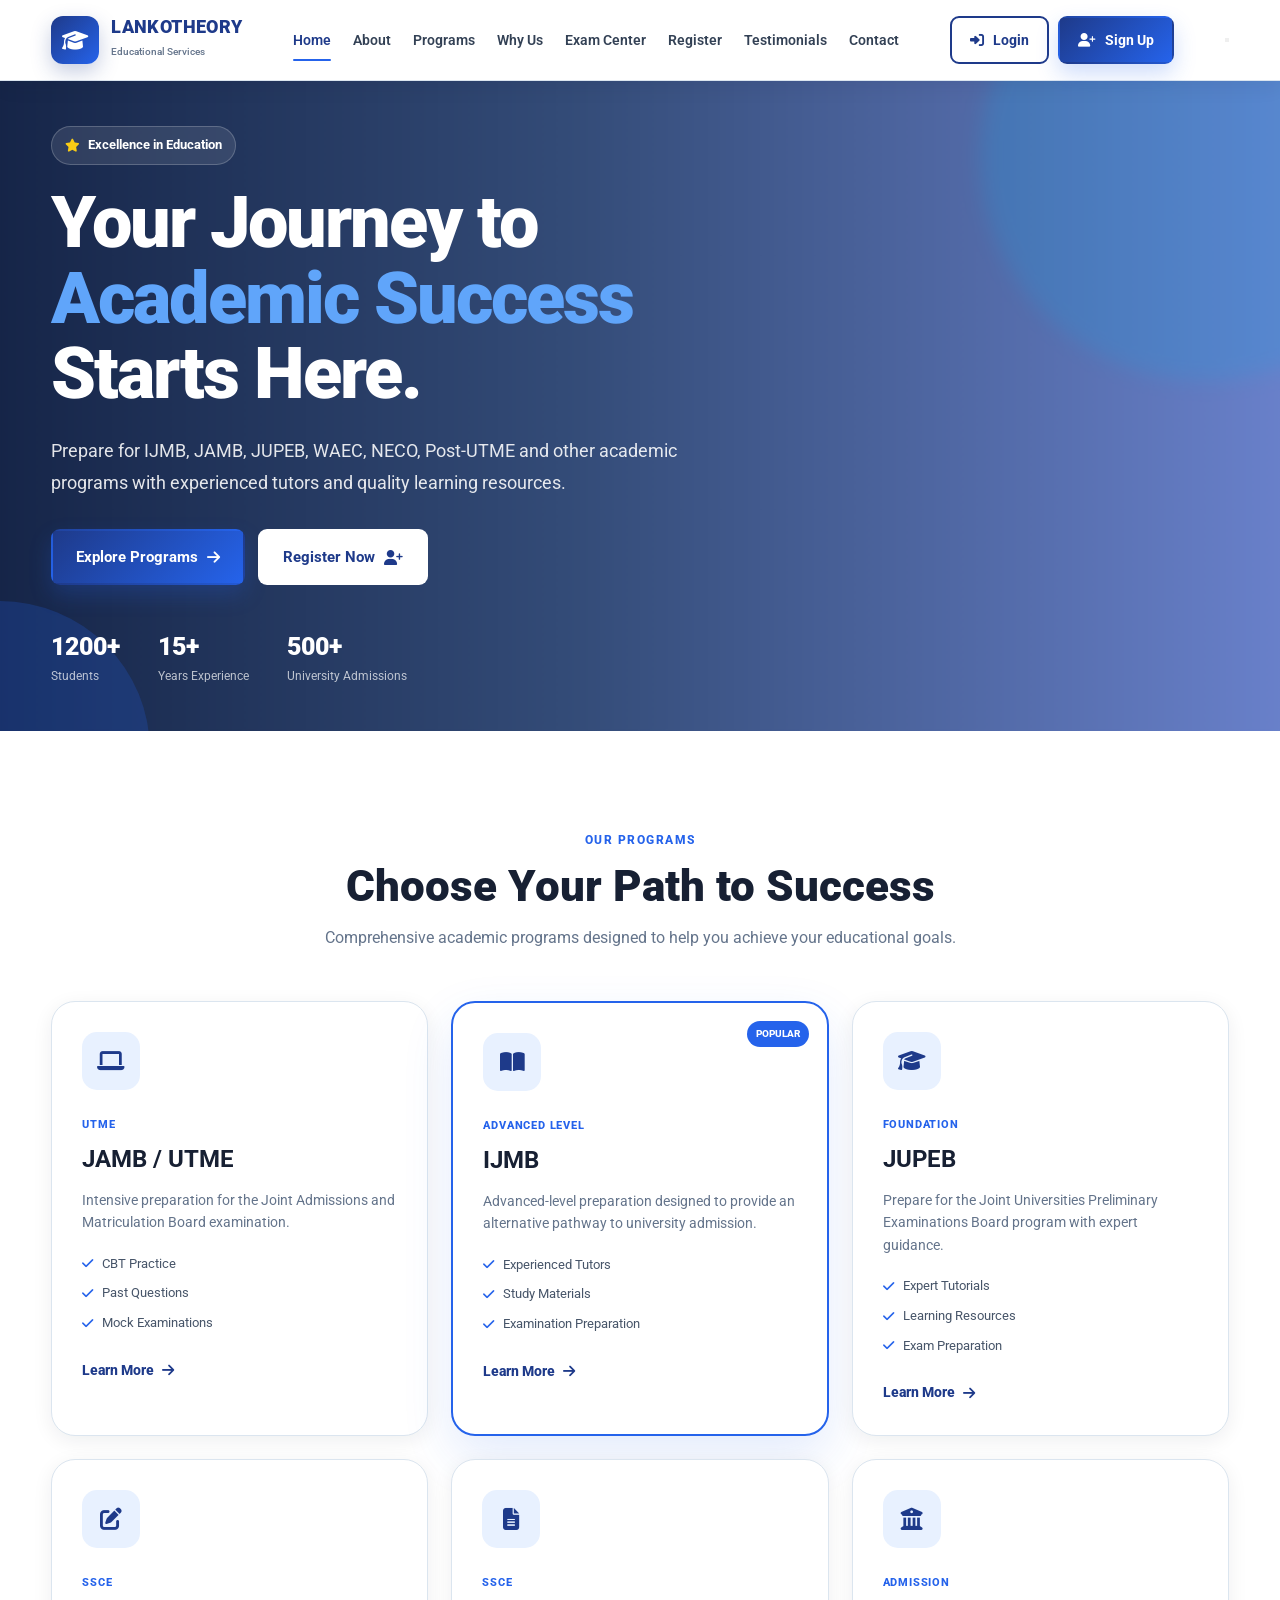
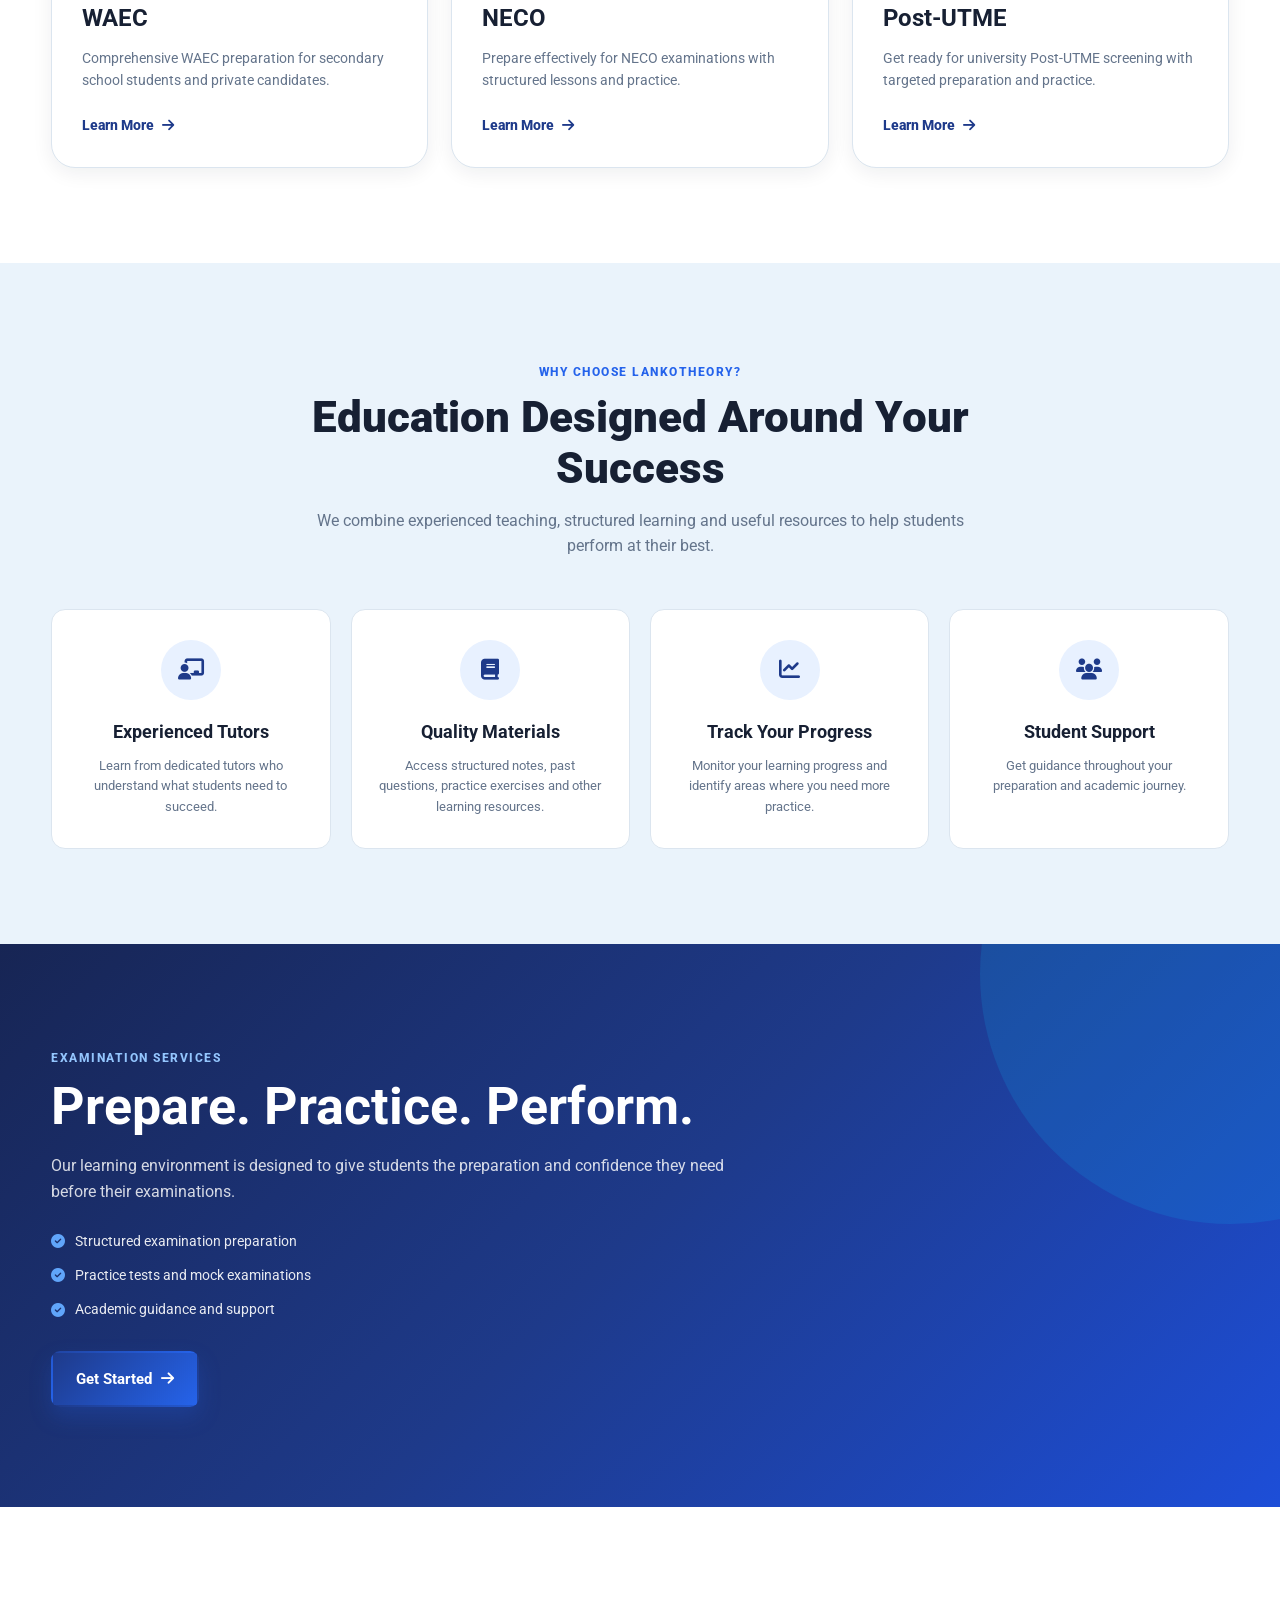
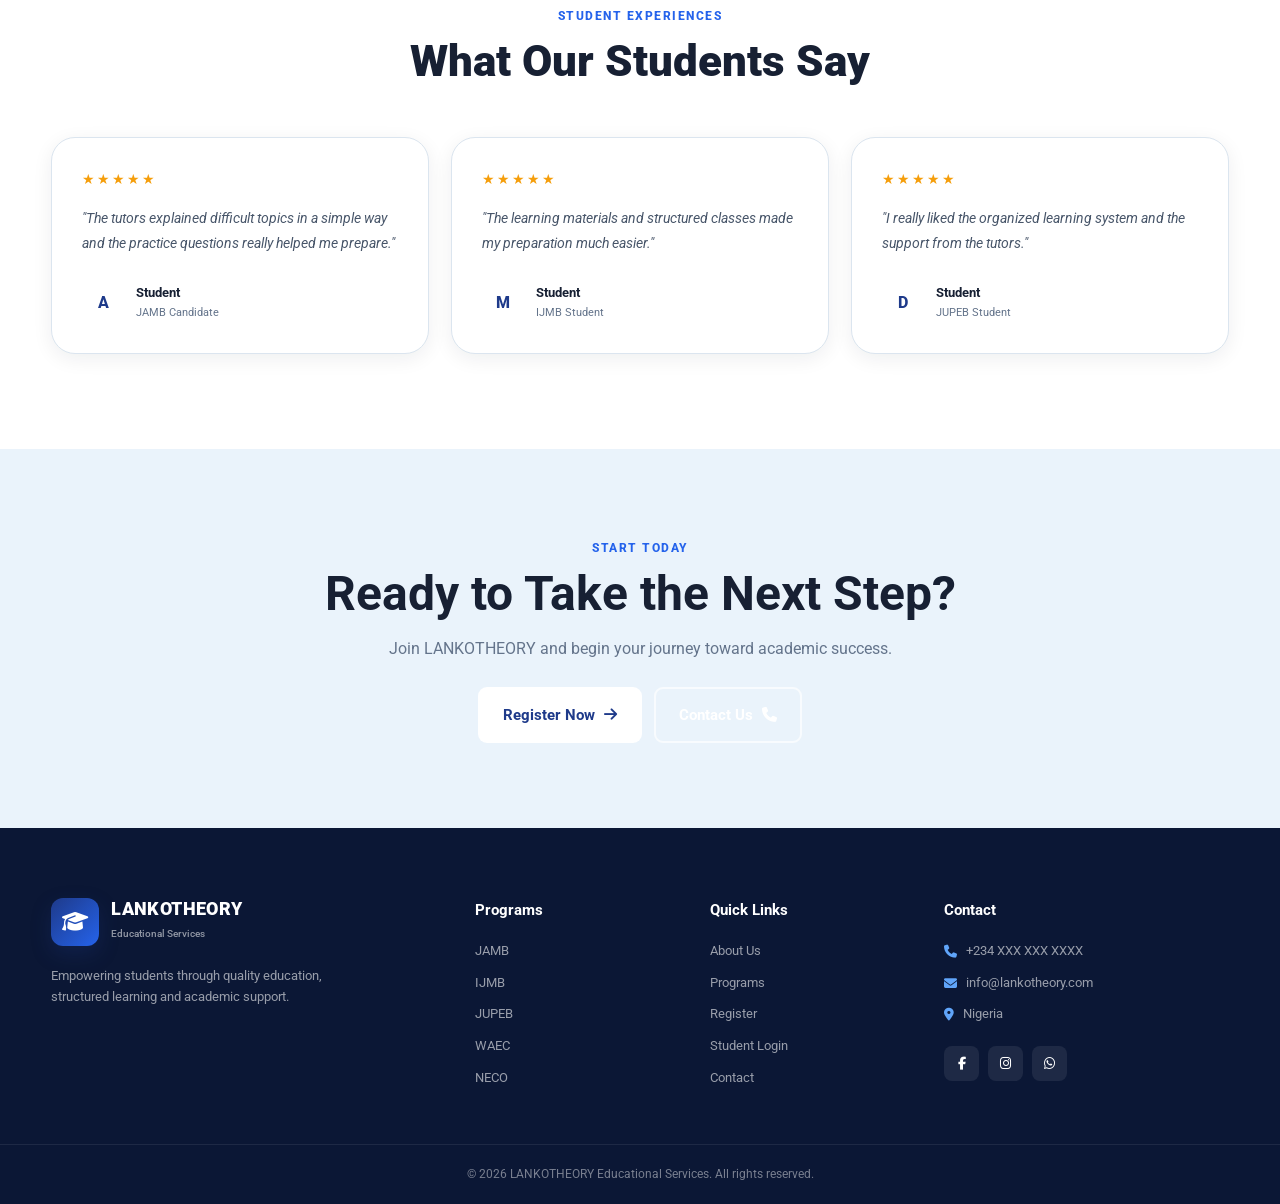
==== commit c154e732: "Update index.html" ====
--- a/index.html
+++ b/index.html
@@ -10,7 +10,8 @@
         name="description"
         content="LANKOTHEORY Educational Services - IJMB, JAMB, JUPEB, WAEC, NECO, Post-UTME and other educational programs."
     >
-
+<meta name="google-site-verification" content="pgpeq86852tgfoaI_4LlrEsvYW26GApIMBdJ8uSU0qw" />
+    
     <!-- Google Font -->
     <link rel="preconnect" href="https://fonts.googleapis.com">
     <link rel="preconnect" href="https://fonts.gstatic.com" crossorigin>
@@ -49,7 +50,7 @@
             </a>
 
             <!-- Navigation -->
-            <nav class="navbar">
+            <nav class="navbar" id="nav bar">
 
                 <a href="index.html" class="active">Home</a>
                 <a href="about.html">About</a>
@@ -78,9 +79,11 @@
             </div>
 
             <!-- Mobile Menu -->
-            <button class="menu-toggle" id="menuToggle">
-                <i class="fa-solid fa-bars"></i>
-            </button>
+           <button class="hamburger" id="hamburger" type="button">
+    <span></span>
+    <span></span>
+    <span></span>
+</button>
 
         </div>
 
@@ -792,4 +795,4 @@
     <script src="js/script.js"></script>
 
 </body>
-</html>+</html>
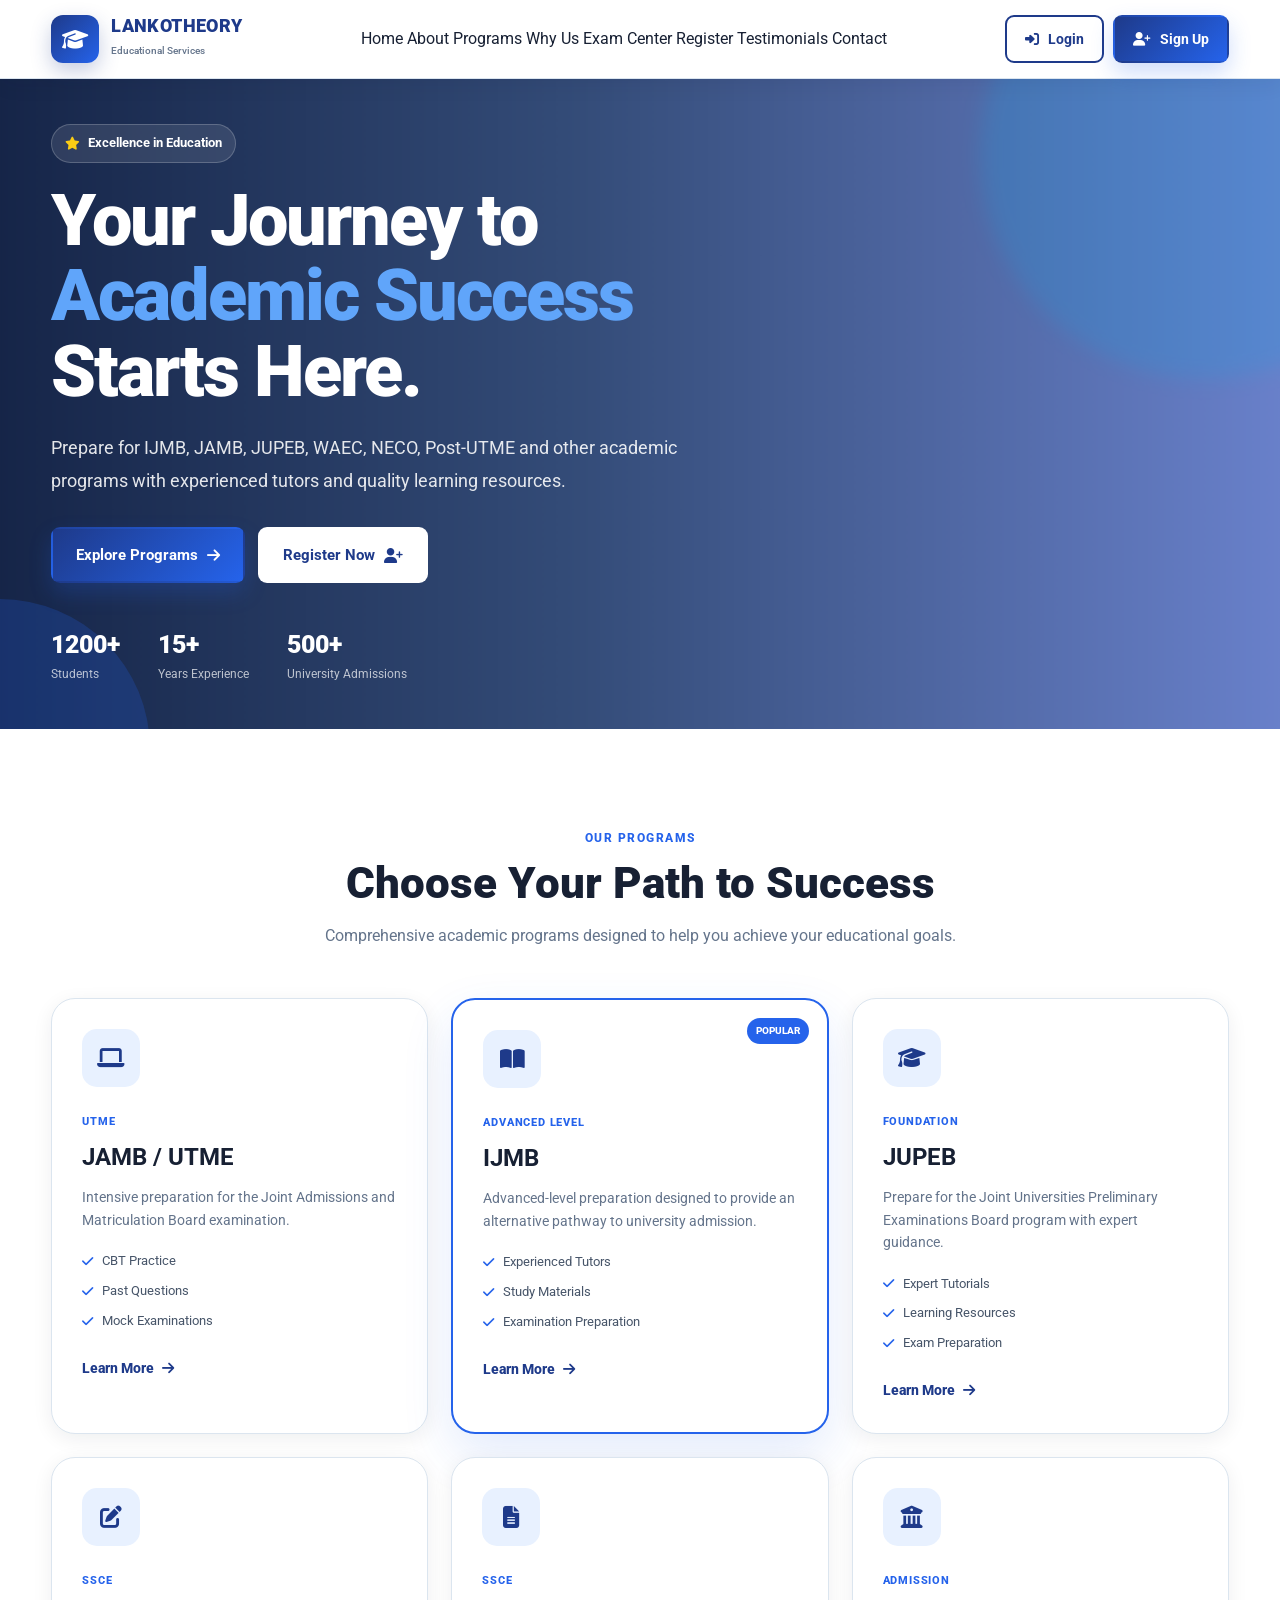
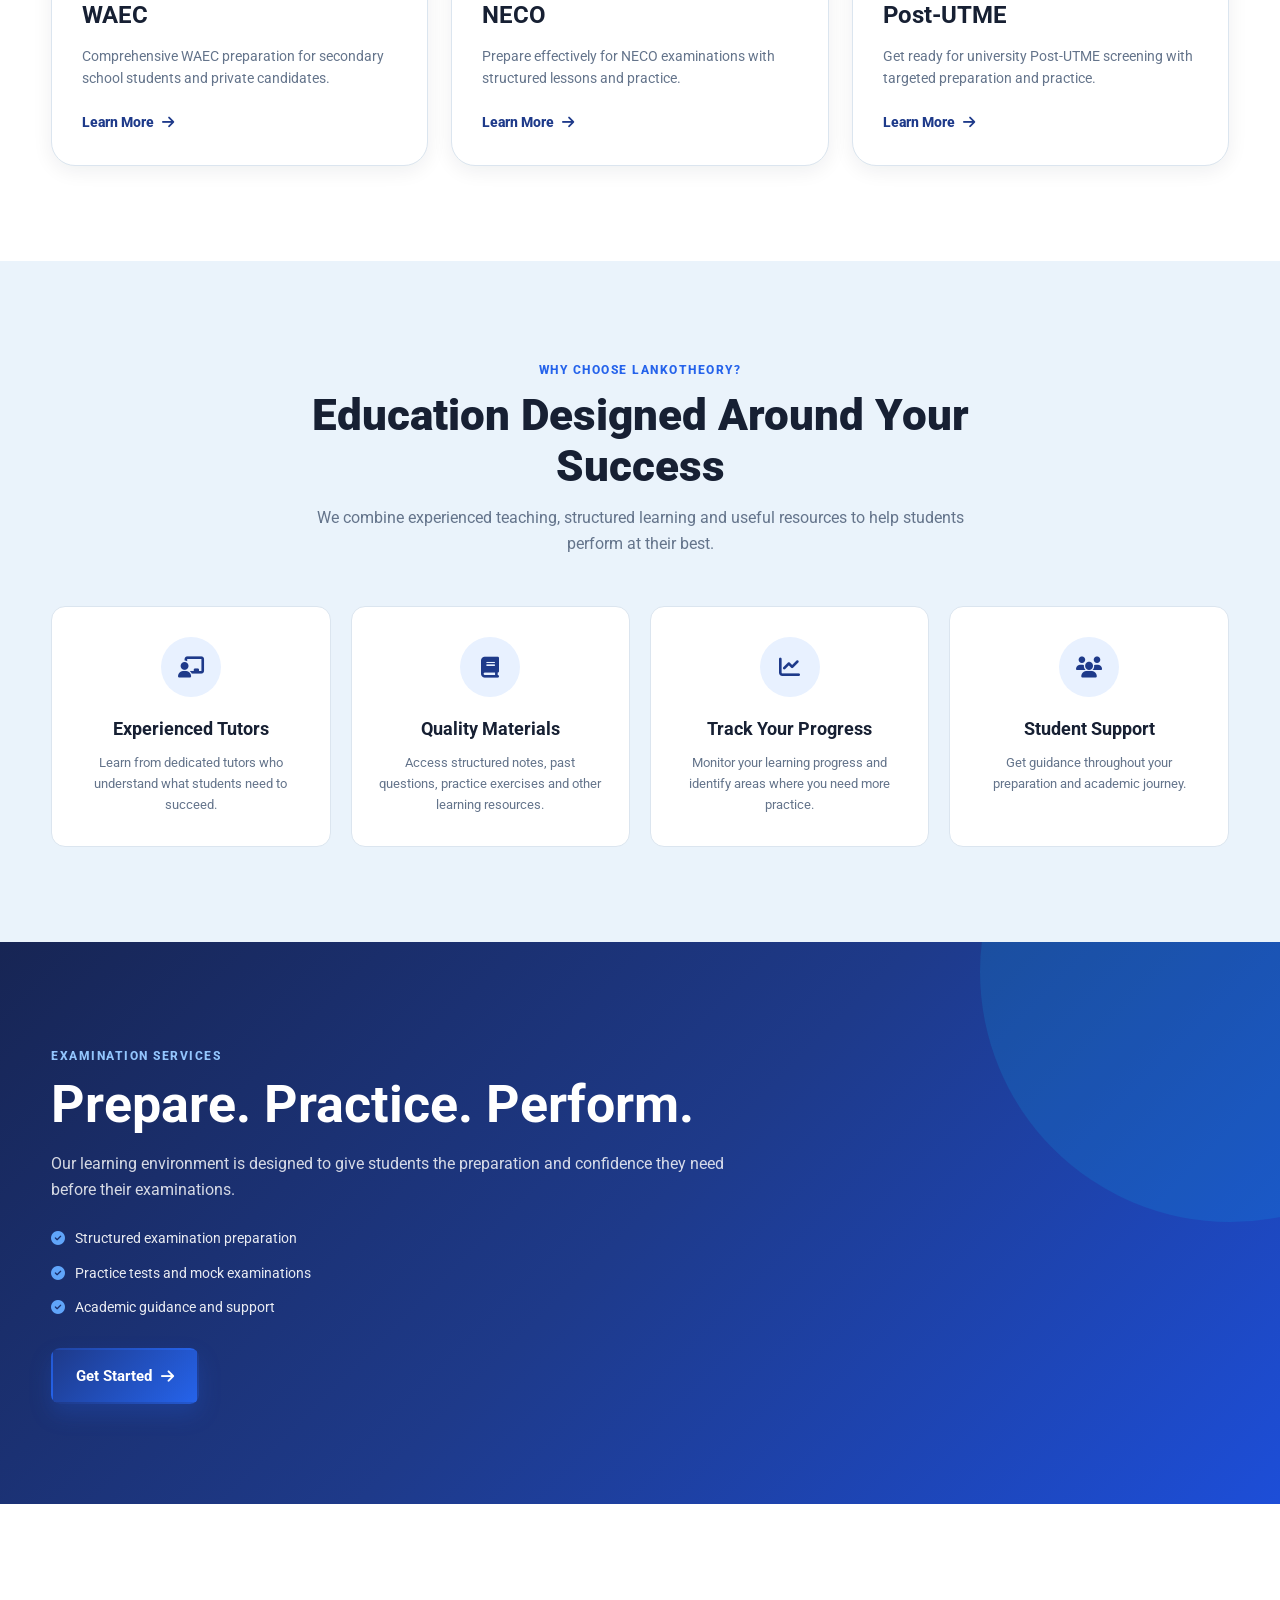
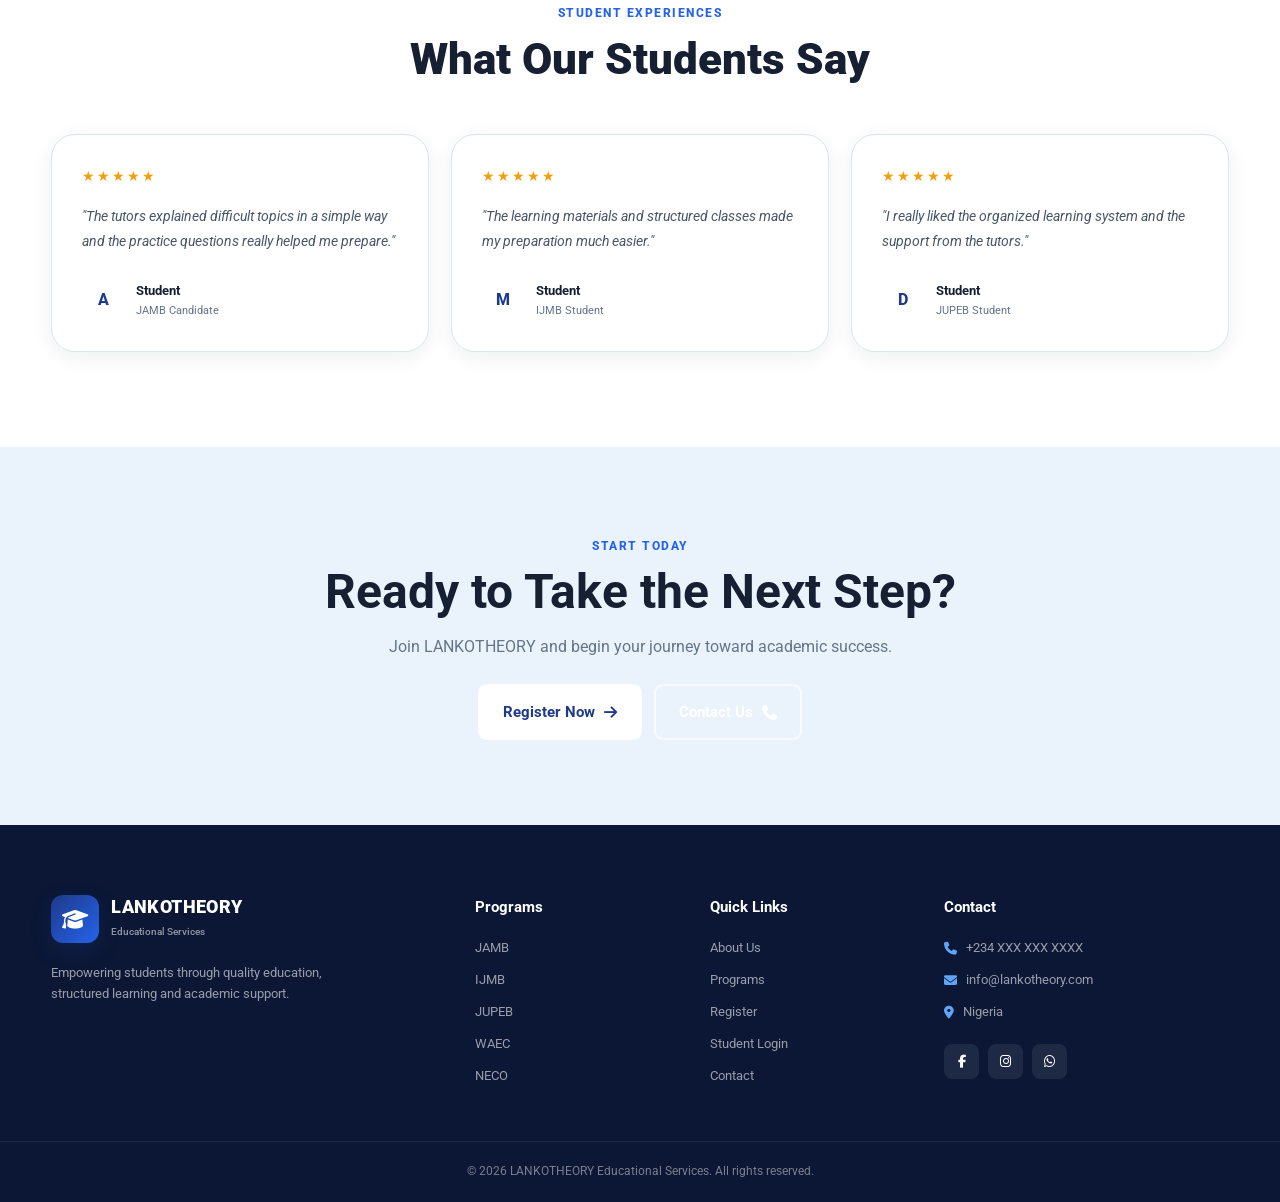
==== commit b4afe395: "Update index.html" ====
--- a/index.html
+++ b/index.html
@@ -50,7 +50,7 @@
             </a>
 
             <!-- Navigation -->
-            <nav class="navbar" id="nav bar">
+            <nav class="navMenu" id="navMenu">
 
                 <a href="index.html" class="active">Home</a>
                 <a href="about.html">About</a>
--- a/css/style.css
+++ b/css/style.css
@@ -4901,3 +4901,51 @@
     }
 
 }
+.hamburger {
+    display: none;
+    background: none;
+    border: none;
+    cursor: pointer;
+    padding: 8px;
+    z-index: 1001;
+}
+
+.hamburger span {
+    display: block;
+    width: 28px;
+    height: 3px;
+    margin: 5px 0;
+    border-radius: 5px;
+    background: #1e3a8a;
+    transition: 0.3s;
+}
+
+/* Mobile */
+@media (max-width: 768px) {
+
+    .hamburger {
+        display: block;
+    }
+
+    .nav-bar {
+        display: none;
+        position: absolute;
+        top: 100%;
+        left: 0;
+        width: 100%;
+        background: white;
+        flex-direction: column;
+        padding: 20px;
+        box-shadow: 0 5px 15px rgba(0,0,0,0.15);
+        z-index: 1000;
+    }
+
+    .nav-bar.active {
+        display: flex;
+    }
+
+    .nav-bar a {
+        padding: 12px 0;
+        width: 100%;
+    }
+}
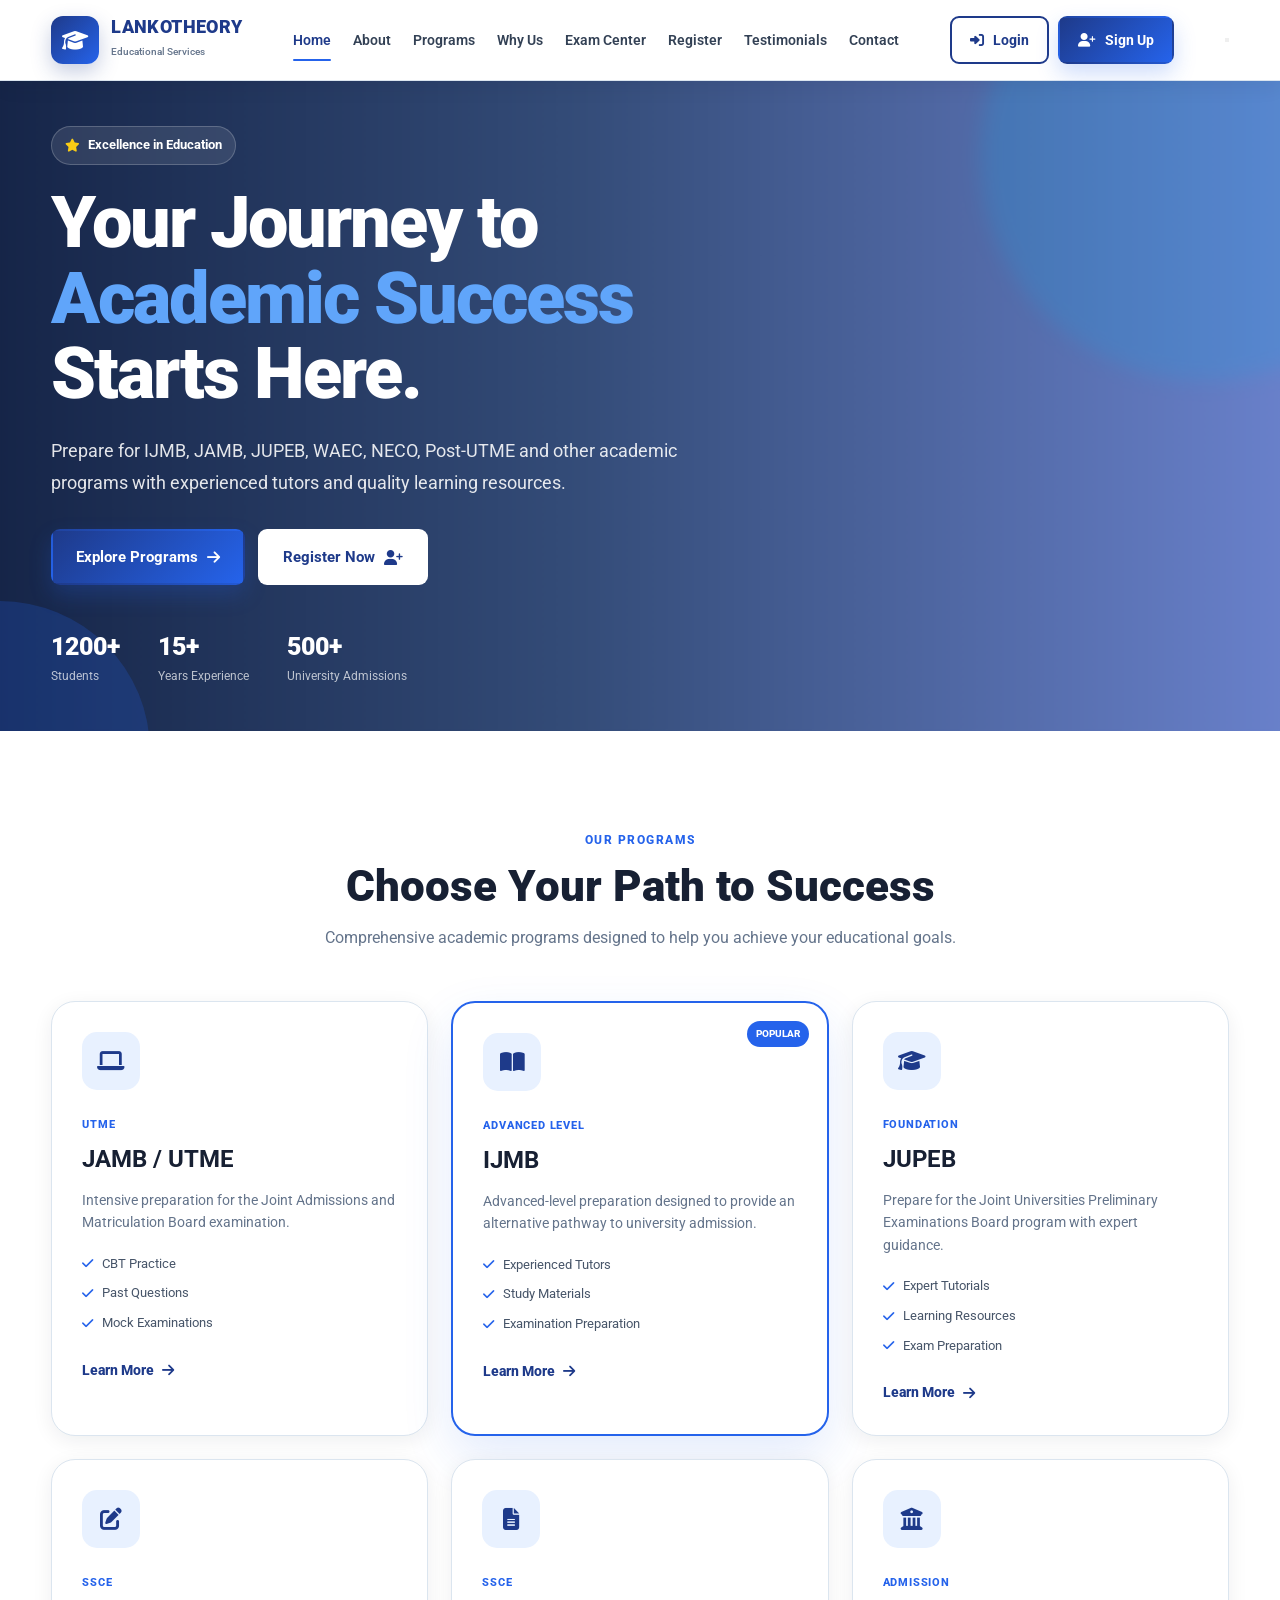
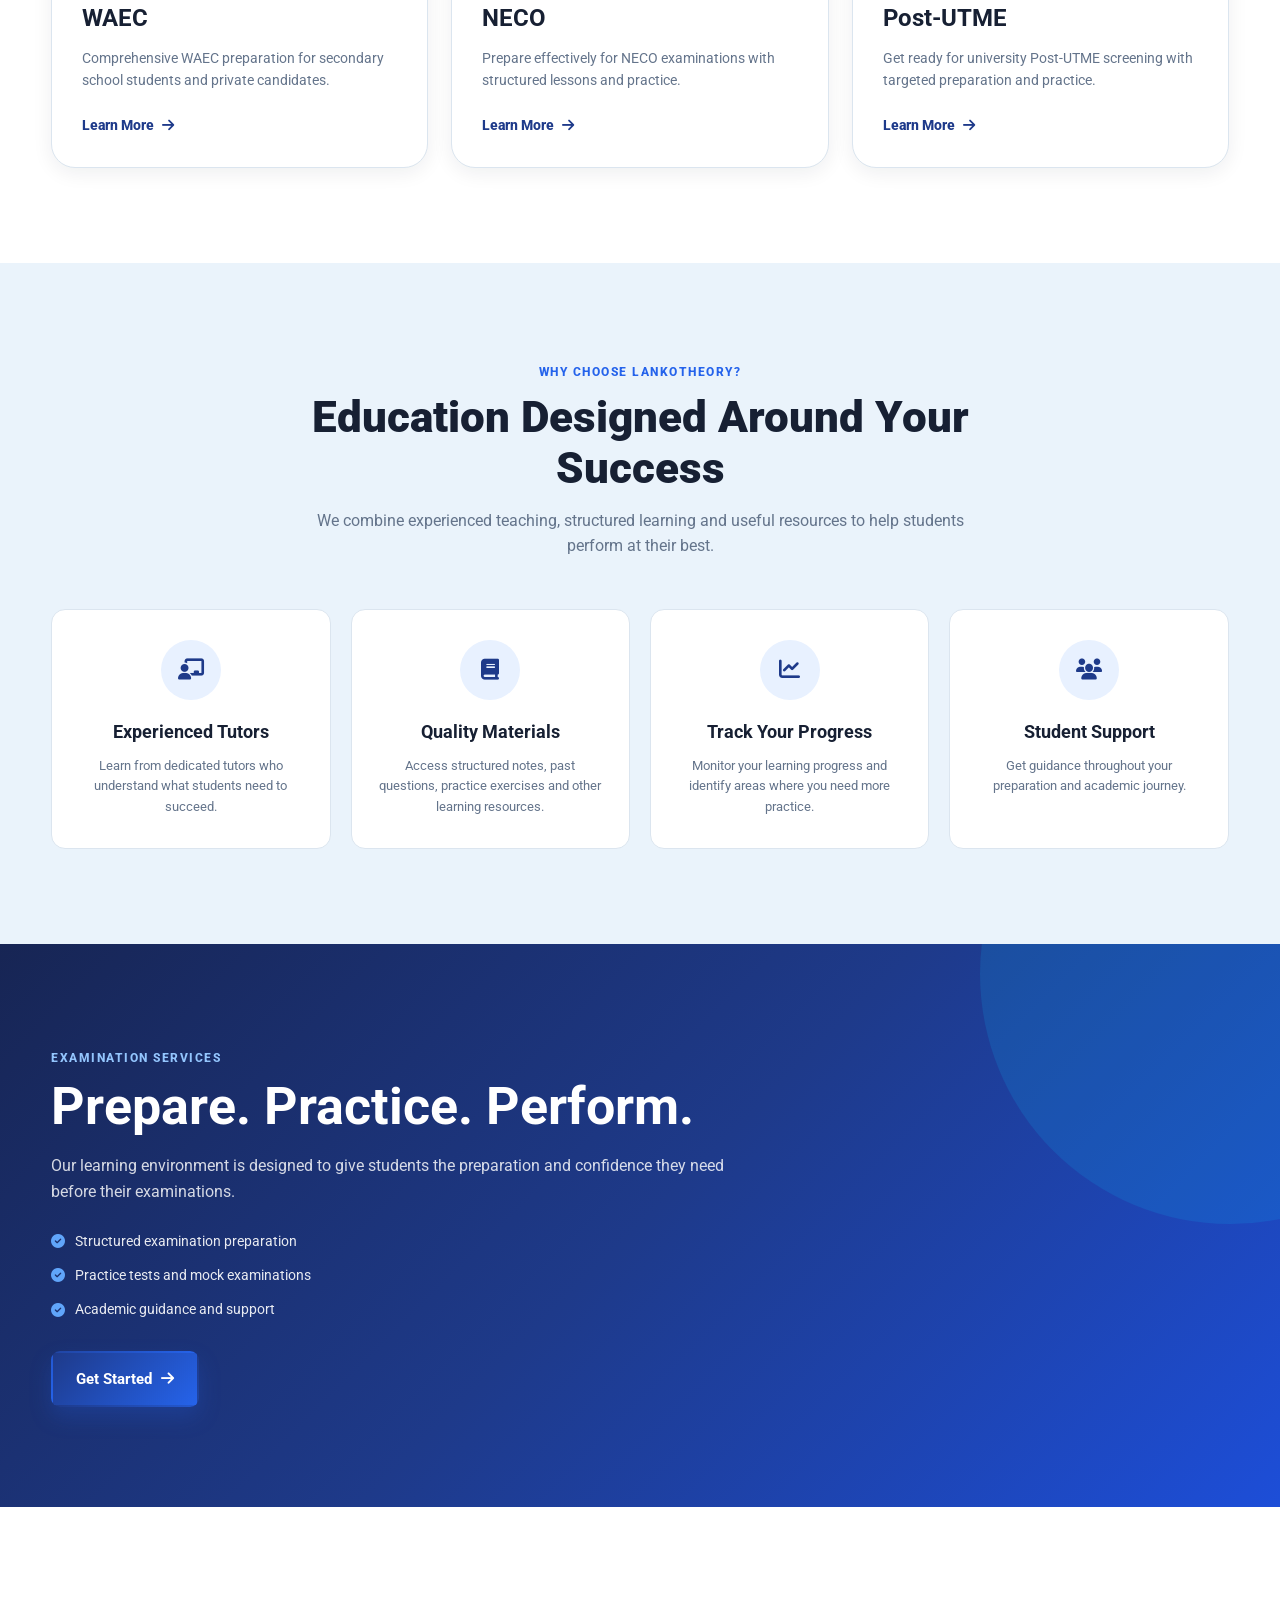
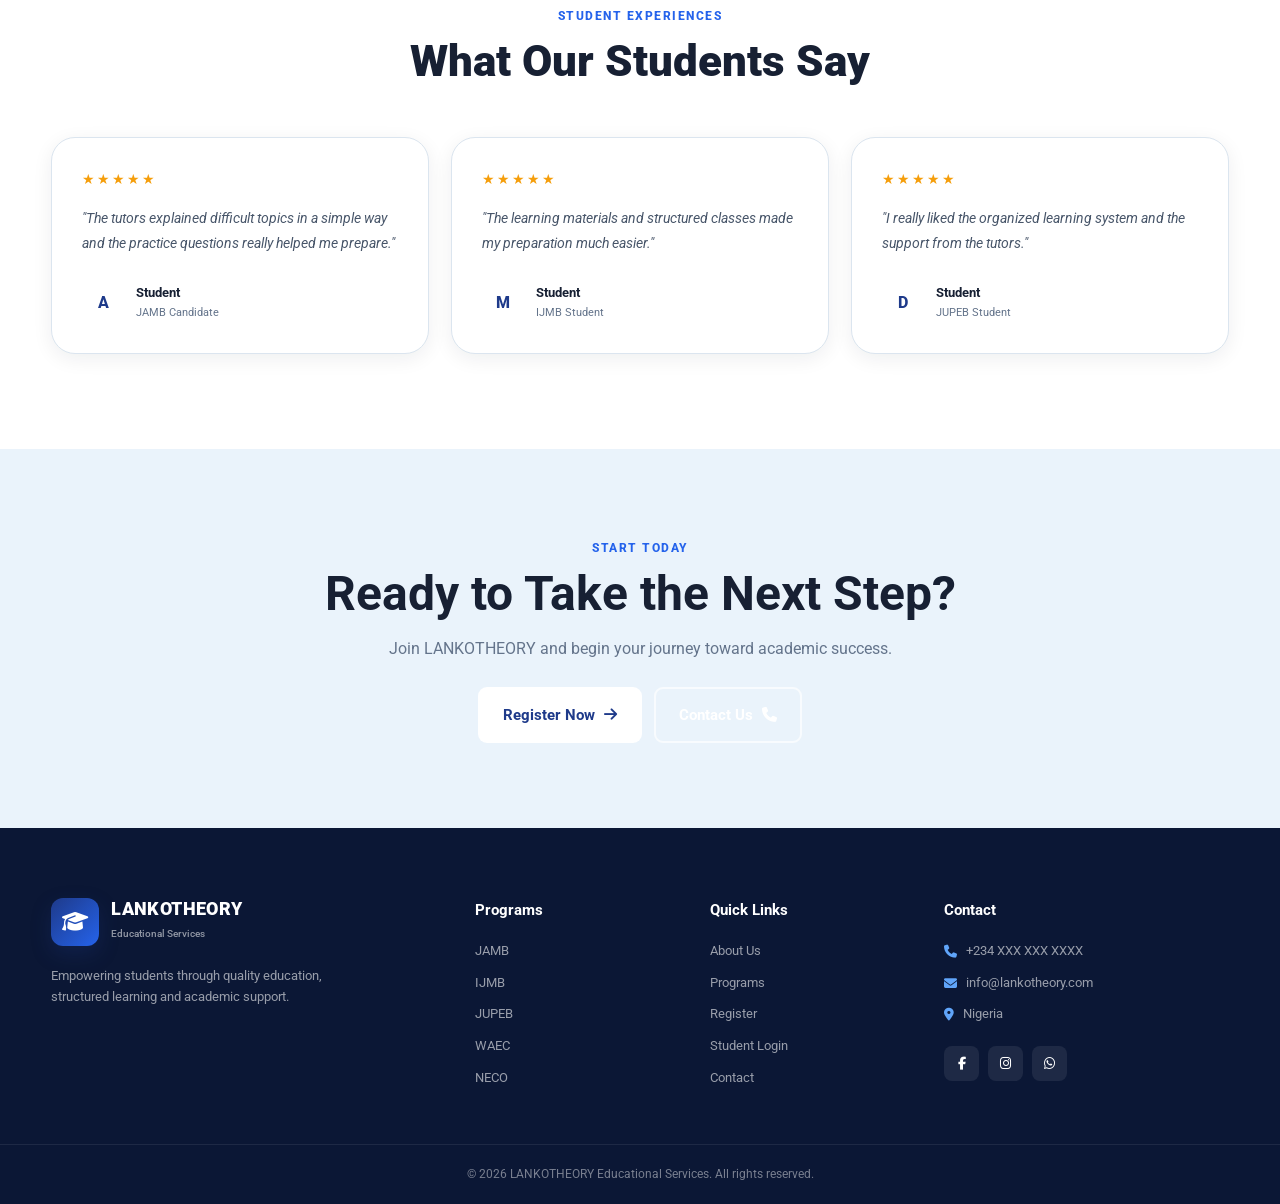
==== commit 26d22484: "Update index.html" ====
--- a/index.html
+++ b/index.html
@@ -48,7 +48,9 @@
                     <span>Educational Services</span>
                 </div>
             </a>
-
+<button class="menu-toggle" type="button" aria-label="Open menu">
+    <i class="fas fa-bars"></i>
+</button>
             <!-- Navigation -->
             <nav class="navMenu" id="navMenu">
 
@@ -721,6 +723,29 @@
 
             </div>
 
+            <script>
+document.addEventListener("DOMContentLoaded", function () {
+
+    const menuToggle = document.querySelector(".menu-toggle");
+    const navMenu = document.querySelector(".navMenu");
+
+    if (menuToggle && navMenu) {
+
+        menuToggle.addEventListener("click", function () {
+            navMenu.classList.toggle("show");
+        });
+
+        // Close menu when a link is clicked
+        navMenu.querySelectorAll("a").forEach(function (link) {
+            link.addEventListener("click", function () {
+                navMenu.classList.remove("show");
+            });
+        });
+    }
+
+});
+</script>
+
 
             <div class="footer-column">
 
@@ -788,6 +813,8 @@
 
         </div>
 
+        
+
     </footer>
 
 
--- a/css/style.css
+++ b/css/style.css
@@ -150,14 +150,14 @@
    NAVBAR
 ========================= */
 
-.navbar {
+.navMenu {
     display: flex;
     align-items: center;
     justify-content: center;
     gap: 22px;
 }
 
-.navbar a {
+.navMenu a {
     position: relative;
     color: #334155;
     font-size: 14px;
@@ -166,7 +166,7 @@
     transition: 0.3s ease;
 }
 
-.navbar a::after {
+.navMenu a::after {
     content: "";
     position: absolute;
     left: 0;
@@ -178,13 +178,13 @@
     transition: 0.3s ease;
 }
 
-.navbar a:hover,
-.navbar a.active {
+.navMenu a:hover,
+.navMenu a.active {
     color: var(--primary);
 }
 
-.navbar a:hover::after,
-.navbar a.active::after {
+.navMenu a:hover::after,
+.navMenu a.active::after {
     width: 100%;
 }
 
@@ -4901,51 +4901,65 @@
     }
 
 }
-.hamburger {
+/* ================================
+   MOBILE NAVIGATION FIX
+================================ */
+
+.menu-toggle {
     display: none;
-    background: none;
+    width: 44px;
+    height: 44px;
     border: none;
+    border-radius: 9px;
+    background: #eef5ff;
+    color: #1e3a8a;
+    font-size: 22px;
     cursor: pointer;
-    padding: 8px;
-    z-index: 1001;
-}
-
-.hamburger span {
-    display: block;
-    width: 28px;
-    height: 3px;
-    margin: 5px 0;
-    border-radius: 5px;
-    background: #1e3a8a;
-    transition: 0.3s;
-}
-
-/* Mobile */
-@media (max-width: 768px) {
-
-    .hamburger {
+    align-items: center;
+    justify-content: center;
+    z-index: 2000;
+}
+
+@media (max-width: 850px) {
+
+    .menu-toggle {
+        display: flex;
+    }
+
+    .navMenu {
+        position: absolute;
+        top: 78px;
+        left: 0;
+        right: 0;
+
+        display: none;
+        flex-direction: column;
+        align-items: stretch;
+
+        padding: 15px 5%;
+
+        background: #ffffff;
+        border-top: 1px solid #dbe5ef;
+        box-shadow: 0 10px 25px rgba(0,0,0,0.12);
+
+        z-index: 1999;
+    }
+
+    .navMenu.show {
+        display: flex;
+    }
+
+    .navMenu a {
+        width: 100%;
+        padding: 14px 0;
         display: block;
     }
 
-    .nav-bar {
+    .navMenu a::after {
         display: none;
-        position: absolute;
-        top: 100%;
-        left: 0;
-        width: 100%;
-        background: white;
-        flex-direction: column;
-        padding: 20px;
-        box-shadow: 0 5px 15px rgba(0,0,0,0.15);
-        z-index: 1000;
-    }
-
-    .nav-bar.active {
-        display: flex;
-    }
-
-    .nav-bar a {
-        padding: 12px 0;
-        width: 100%;
-    }
-}
+    }
+
+    .header-buttons {
+        display: none;
+    }
+}
